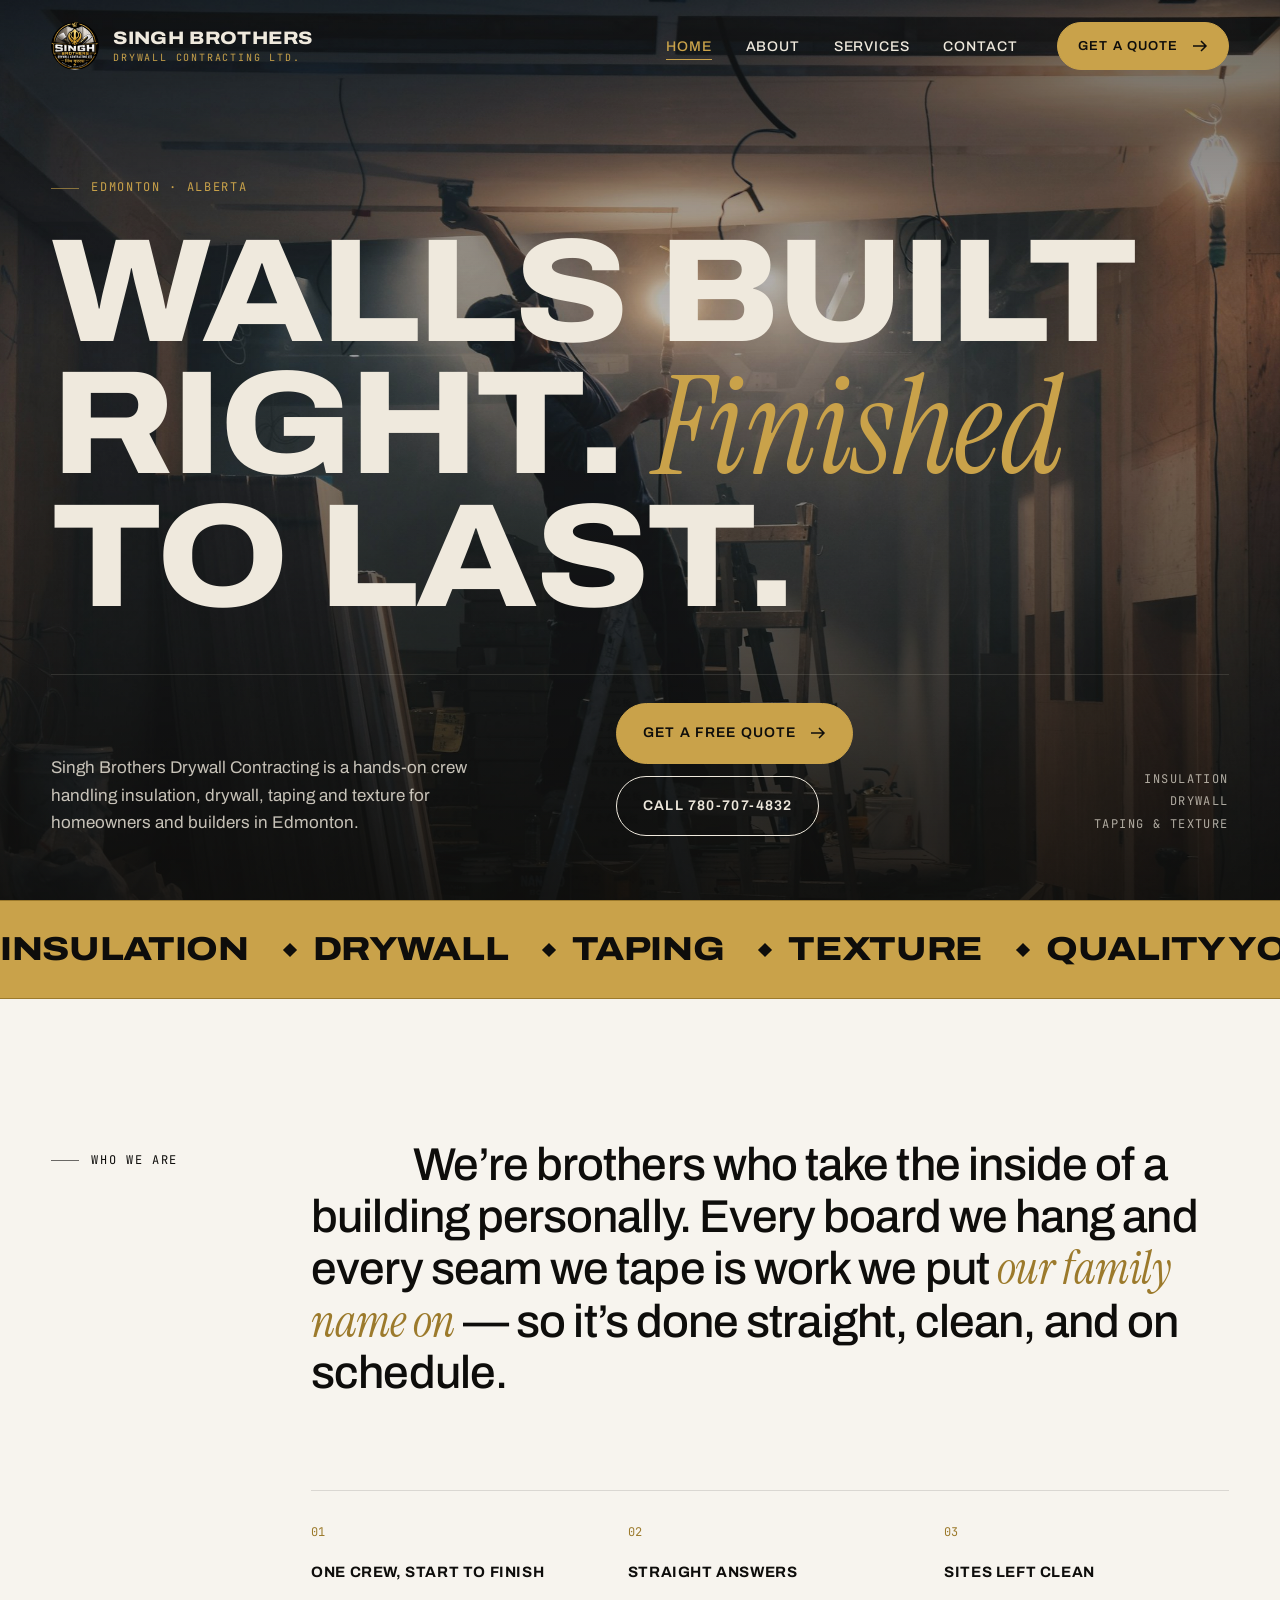
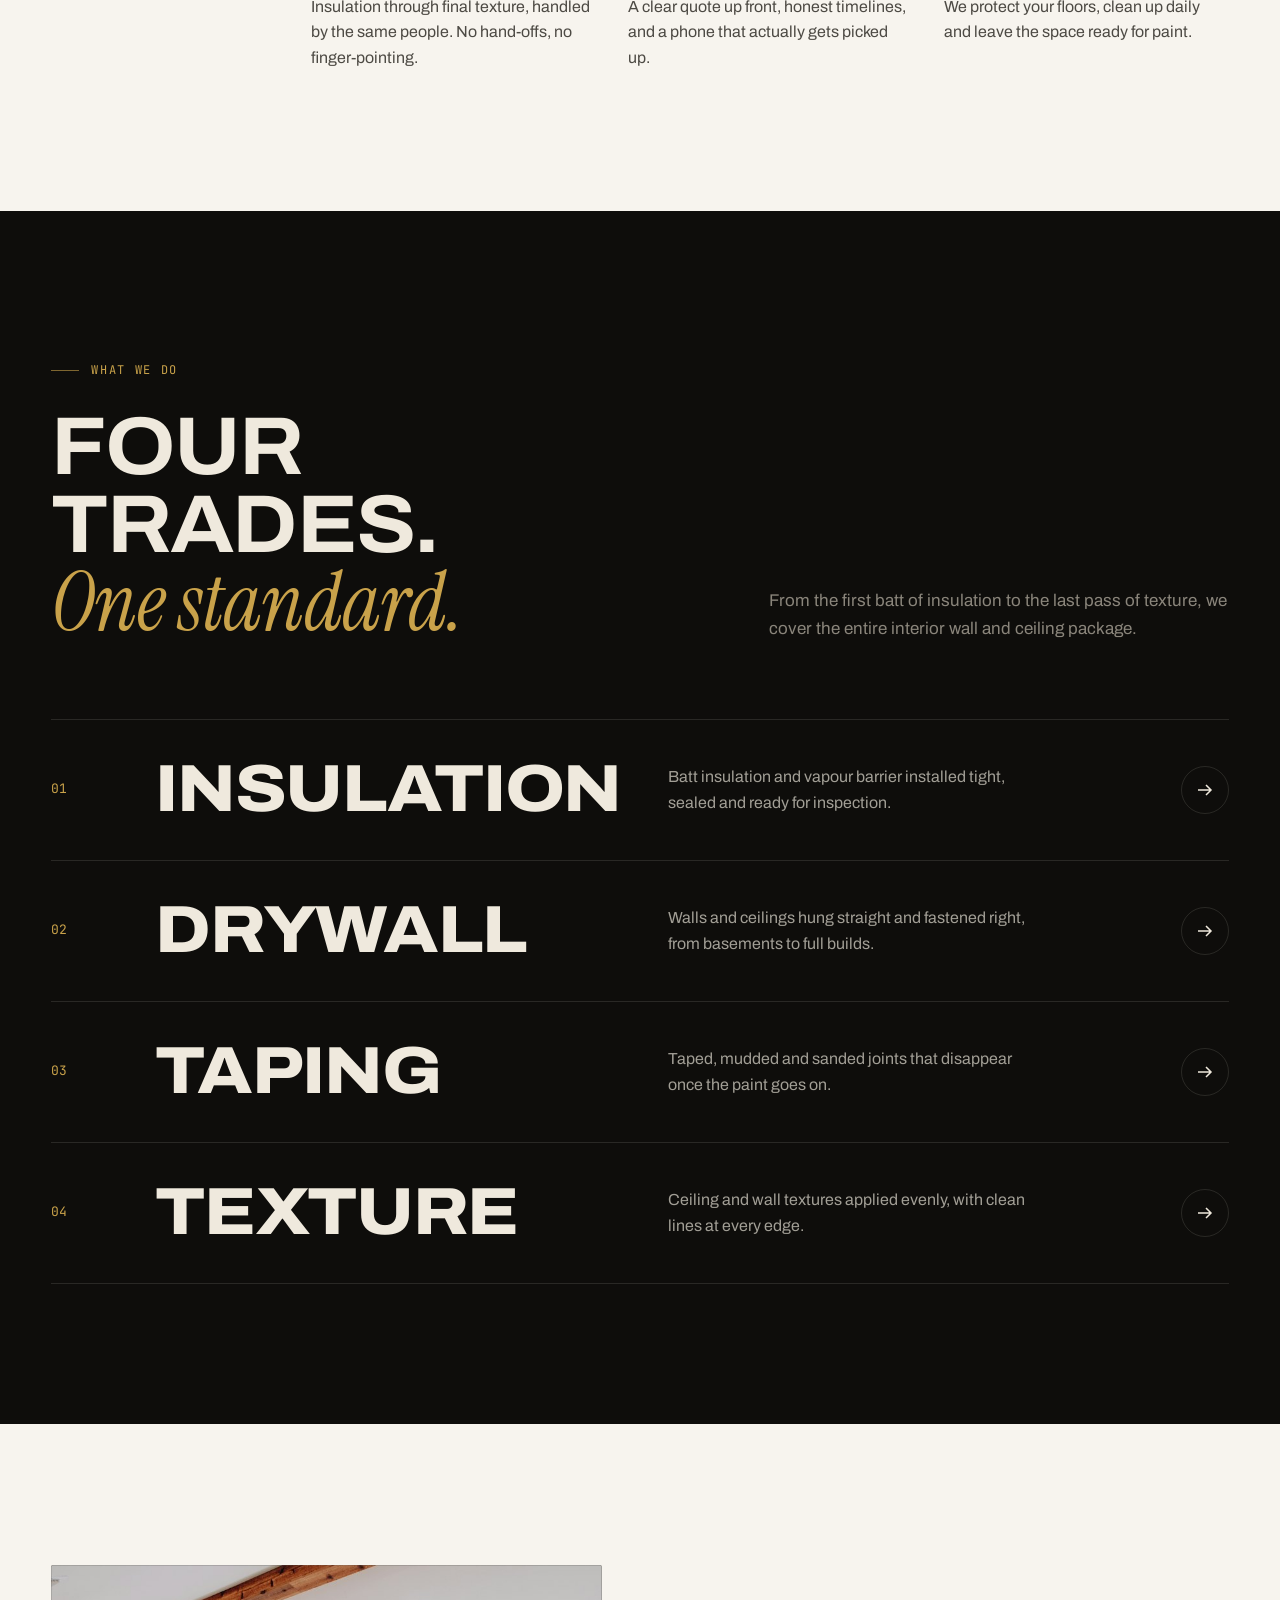
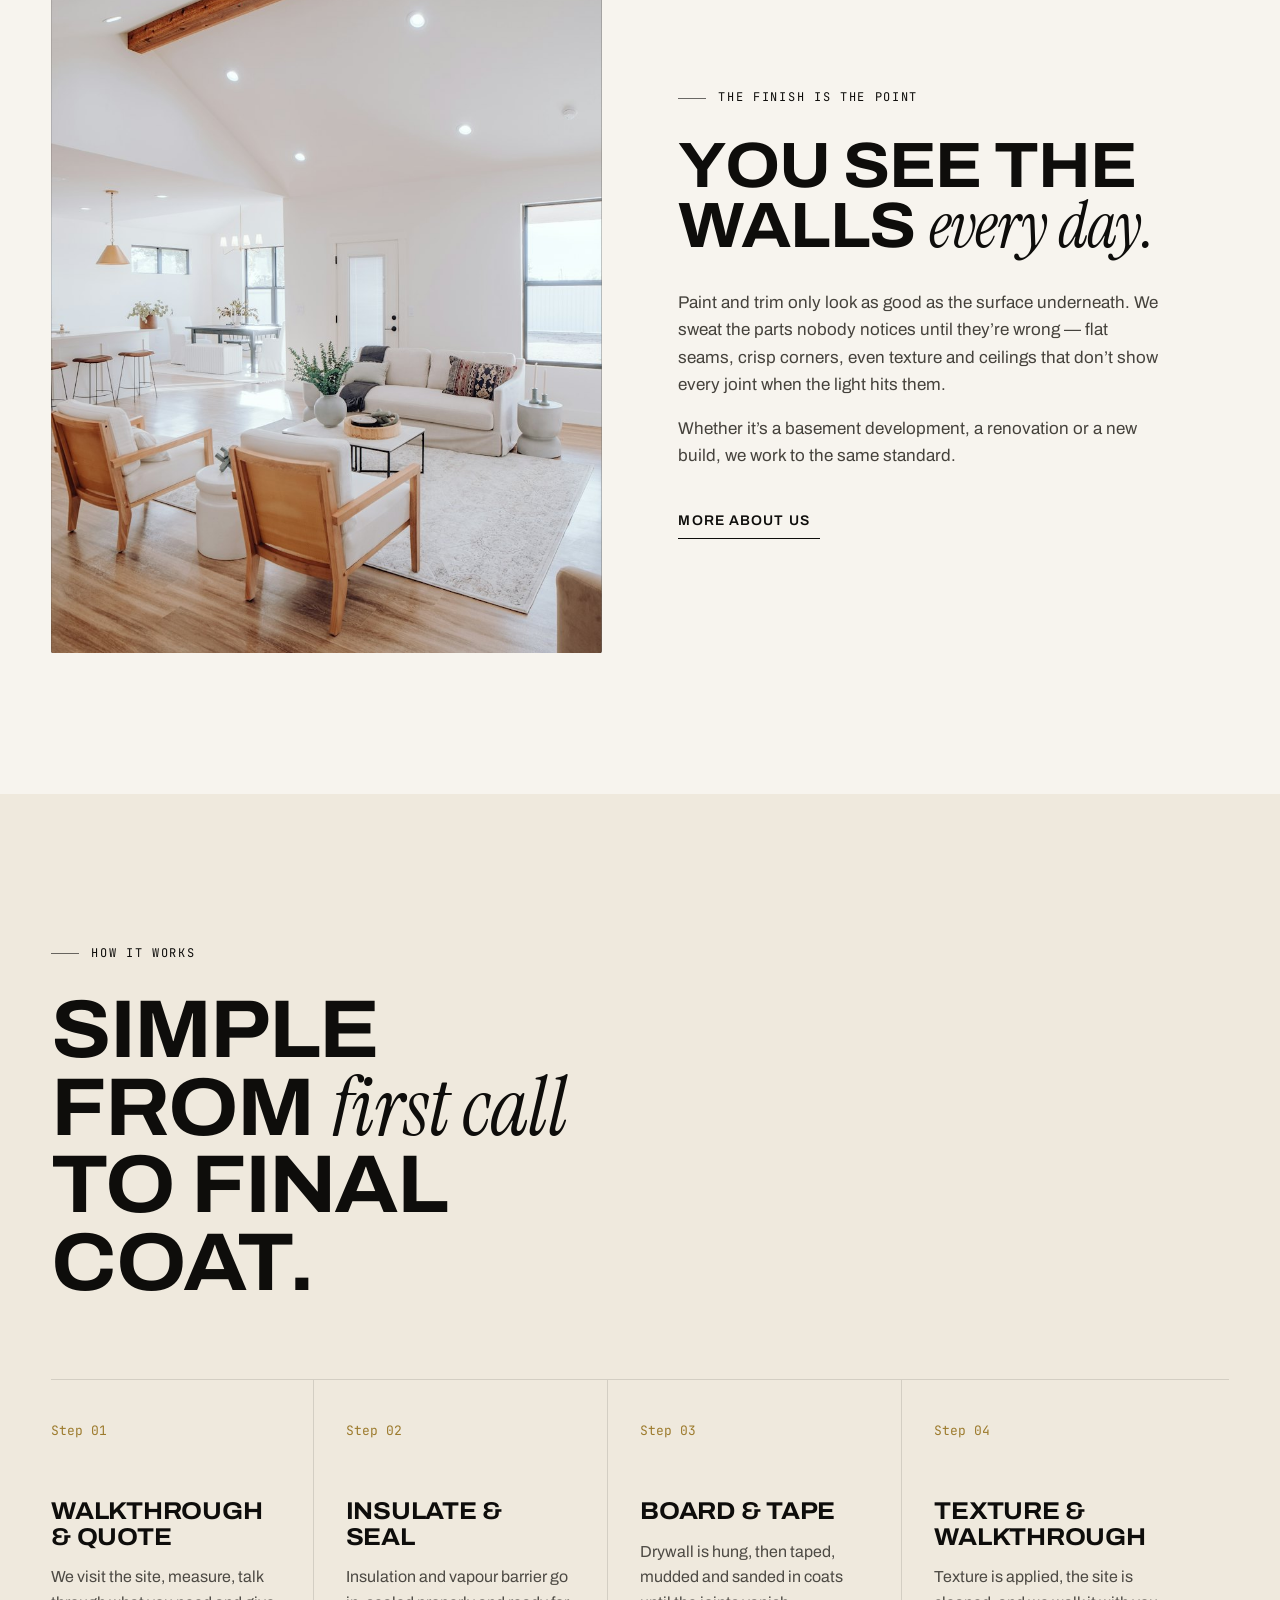
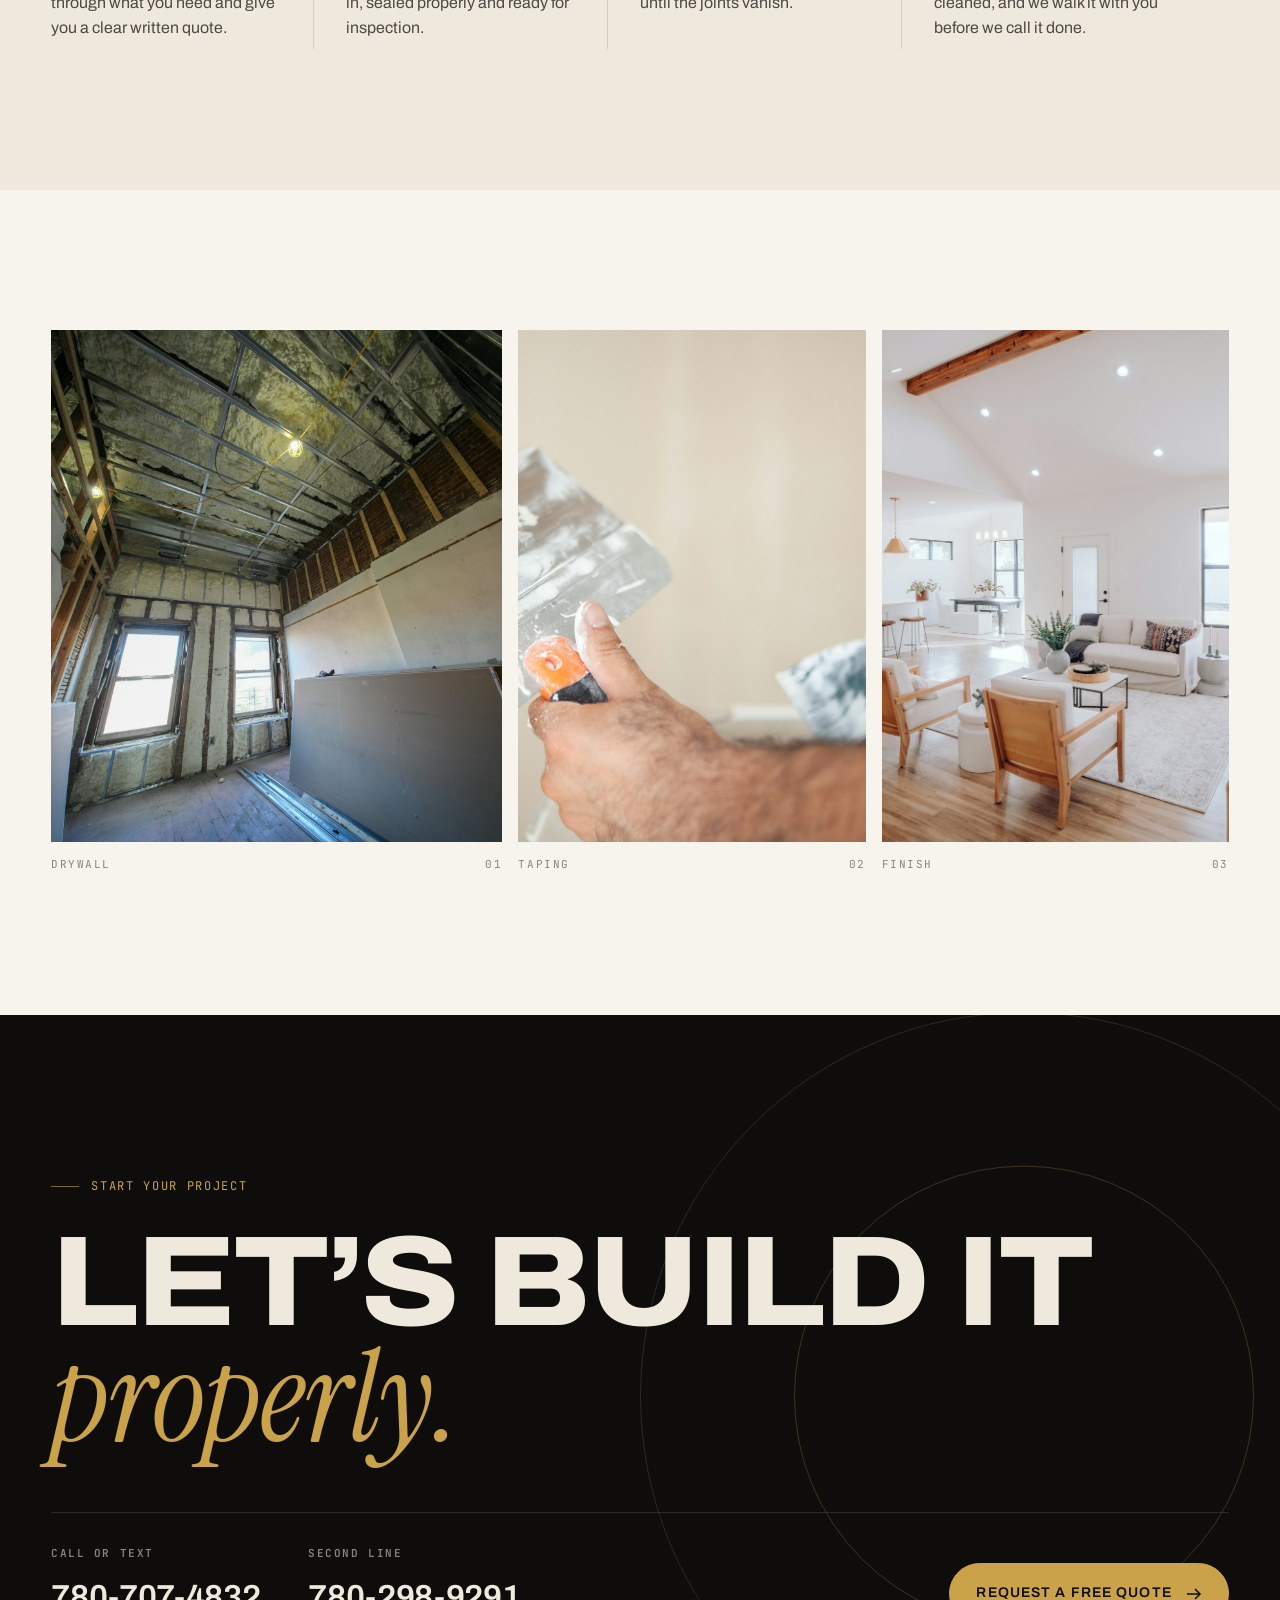
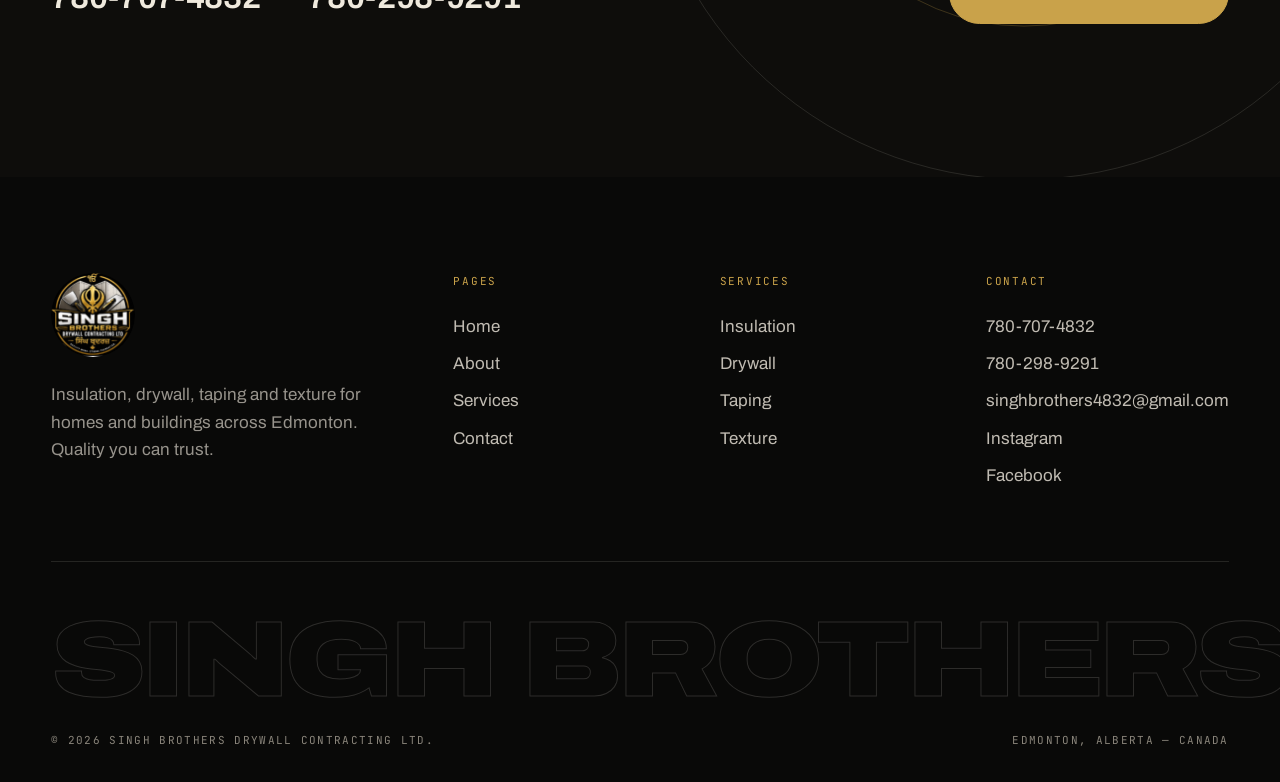
==== index.html @ 501c76e6 "Add files via upload" ====
<!doctype html>
<html lang="en">
<head>
<meta charset="utf-8">
<meta name="viewport" content="width=device-width, initial-scale=1">
<title>Singh Brothers Drywall Contracting Ltd. | Insulation, Drywall, Taping & Texture in Edmonton</title>
<meta name="description" content="Edmonton drywall contractor for insulation, drywall, taping and texture. Free quotes for homeowners and builders. Call 780-707-4832.">
<meta name="theme-color" content="#0e0d0b">
<meta property="og:title" content="Singh Brothers Drywall Contracting Ltd. | Insulation, Drywall, Taping & Texture in Edmonton">
<meta property="og:description" content="Edmonton drywall contractor for insulation, drywall, taping and texture. Free quotes for homeowners and builders. Call 780-707-4832.">
<meta property="og:image" content="assets/logo.png">
<link rel="icon" type="image/png" href="assets/logo.png">
<link rel="preconnect" href="https://fonts.googleapis.com">
<link rel="preconnect" href="https://fonts.gstatic.com" crossorigin>
<link href="https://fonts.googleapis.com/css2?family=Archivo:wdth,wght@62..125,100..900&family=Instrument+Serif:ital@0;1&family=JetBrains+Mono:wght@400;500&display=swap" rel="stylesheet">
<link rel="stylesheet" href="assets/style.css">
</head>
<body class="page-index">
<header class="site-header">
  <div class="wrap">
    <a class="brand" href="index.html" aria-label="Singh Brothers — home">
      <img src="assets/logo.png" alt="" width="48" height="48">
      <span class="brand-text"><strong>Singh Brothers</strong><span>Drywall Contracting Ltd.</span></span>
    </a>
    <nav class="nav" aria-label="Main">
      <ul><li><a href="index.html" aria-current="page">Home</a></li><li><a href="about.html">About</a></li><li><a href="services.html">Services</a></li><li><a href="contact.html">Contact</a></li></ul>
      <a class="btn btn--gold" href="contact.html">Get a quote <svg viewBox="0 0 16 16" fill="none" aria-hidden="true"><path d="M1 8h13M9 3l5 5-5 5" stroke="currentColor" stroke-width="1.5"/></svg></a>
      <button class="menu-toggle" aria-label="Menu" aria-expanded="false"><span></span><span></span></button>
    </nav>
  </div>
</header>
<div class="mobile-menu" aria-label="Mobile">
  <ul><li><a href="index.html">Home<small>01</small></a></li><li><a href="about.html">About<small>02</small></a></li><li><a href="services.html">Services<small>03</small></a></li><li><a href="contact.html">Contact<small>04</small></a></li></ul>
  <div class="mm-foot">
    <a href="tel:+17807074832">780-707-4832</a>
    <a href="mailto:singhbrothers4832@gmail.com">singhbrothers4832@gmail.com</a>
    <span>Edmonton, Alberta</span>
  </div>
</div>
<main>

<section class="hero">
  <div class="media "><img src="assets/img/hero.jpg" alt="Drywaller working on a ceiling from a ladder in a room under construction" fetchpriority="high" decoding="async"></div>
  <div class="wrap hero-inner">
    <span class="eyebrow gold" style="margin-bottom:28px">Edmonton &middot; Alberta</span>
    <h1 class="h-display">
      <span class="split-line"><span>Walls built</span></span>
      <span class="split-line"><span>right. <span class="serif">Finished</span></span></span>
      <span class="split-line"><span>to last.</span></span>
    </h1>
    <div class="hero-bottom">
      <p>Singh Brothers Drywall Contracting is a hands-on crew handling insulation, drywall, taping and texture for homeowners and builders in Edmonton.</p>
      <div class="hero-actions">
        <a class="btn btn--gold" href="contact.html">Get a free quote <svg viewBox="0 0 16 16" fill="none" aria-hidden="true"><path d="M1 8h13M9 3l5 5-5 5" stroke="currentColor" stroke-width="1.5"/></svg></a>
        <a class="btn btn--ghost" href="tel:+17807074832">Call 780-707-4832</a>
      </div>
      <div class="hero-meta">Insulation<br>Drywall<br>Taping &amp; Texture</div>
    </div>
  </div>
</section>

<div class="marquee" aria-hidden="true">
  <div class="marquee-track">
    <span>Insulation</span><span>Drywall</span><span>Taping</span><span>Texture</span><span>Quality you can trust</span><span>Insulation</span><span>Drywall</span><span>Taping</span><span>Texture</span><span>Quality you can trust</span><span>Insulation</span><span>Drywall</span><span>Taping</span><span>Texture</span><span>Quality you can trust</span><span>Insulation</span><span>Drywall</span><span>Taping</span><span>Texture</span><span>Quality you can trust</span>
  </div>
</div>

<section class="section">
  <div class="wrap">
    <div class="statement">
      <span class="eyebrow reveal">Who we are</span>
      <div>
        <p class="big reveal">We&rsquo;re brothers who take the inside of a building personally. Every board we hang and every seam we tape is work we put <span class="serif">our family name on</span> &mdash; so it&rsquo;s done straight, clean, and on schedule.</p>
        <div class="statement-foot">
          <div class="reveal"><span class="num">01</span><h4>One crew, start to finish</h4><p>Insulation through final texture, handled by the same people. No hand-offs, no finger-pointing.</p></div>
          <div class="reveal reveal-d1"><span class="num">02</span><h4>Straight answers</h4><p>A clear quote up front, honest timelines, and a phone that actually gets picked up.</p></div>
          <div class="reveal reveal-d2"><span class="num">03</span><h4>Sites left clean</h4><p>We protect your floors, clean up daily and leave the space ready for paint.</p></div>
        </div>
      </div>
    </div>
  </div>
</section>

<section class="section section--dark">
  <div class="wrap">
    <div class="section-head">
      <div>
        <span class="eyebrow gold reveal">What we do</span>
        <h2 class="h-section reveal">Four trades.<br><span class="serif gold">One standard.</span></h2>
      </div>
      <p class="reveal muted">From the first batt of insulation to the last pass of texture, we cover the entire interior wall and ceiling package.</p>
    </div>
    <ul class="svc-index">
      <li><a href="services.html#insulation" data-img="assets/img/insulation.jpg">
        <span class="n">01</span><h3>Insulation</h3><p>Batt insulation and vapour barrier installed tight, sealed and ready for inspection.</p><span class="arrow"><svg viewBox="0 0 16 16" fill="none" aria-hidden="true"><path d="M1 8h13M9 3l5 5-5 5" stroke="currentColor" stroke-width="1.5"/></svg></span>
      </a></li>
      <li><a href="services.html#drywall" data-img="assets/img/drywall.jpg">
        <span class="n">02</span><h3>Drywall</h3><p>Walls and ceilings hung straight and fastened right, from basements to full builds.</p><span class="arrow"><svg viewBox="0 0 16 16" fill="none" aria-hidden="true"><path d="M1 8h13M9 3l5 5-5 5" stroke="currentColor" stroke-width="1.5"/></svg></span>
      </a></li>
      <li><a href="services.html#taping" data-img="assets/img/taping.jpg">
        <span class="n">03</span><h3>Taping</h3><p>Taped, mudded and sanded joints that disappear once the paint goes on.</p><span class="arrow"><svg viewBox="0 0 16 16" fill="none" aria-hidden="true"><path d="M1 8h13M9 3l5 5-5 5" stroke="currentColor" stroke-width="1.5"/></svg></span>
      </a></li>
      <li><a href="services.html#texture" data-img="assets/img/texture.jpg">
        <span class="n">04</span><h3>Texture</h3><p>Ceiling and wall textures applied evenly, with clean lines at every edge.</p><span class="arrow"><svg viewBox="0 0 16 16" fill="none" aria-hidden="true"><path d="M1 8h13M9 3l5 5-5 5" stroke="currentColor" stroke-width="1.5"/></svg></span>
      </a></li>
    </ul>
  </div>
  <div class="svc-preview" aria-hidden="true"><div class="media"><img src="" alt=""></div></div>
</section>

<section class="section">
  <div class="wrap split">
    <div class="media reveal-img"><img src="assets/img/interior.jpg" alt="Bright finished living room with smooth walls and ceiling" loading="lazy" decoding="async"></div>
    <div class="split-copy">
      <span class="eyebrow reveal">The finish is the point</span>
      <h2 class="h-section reveal" style="font-size:clamp(40px,5vw,76px)">You see the walls <span class="serif">every day.</span></h2>
      <p class="reveal">Paint and trim only look as good as the surface underneath. We sweat the parts nobody notices until they&rsquo;re wrong &mdash; flat seams, crisp corners, even texture and ceilings that don&rsquo;t show every joint when the light hits them.</p>
      <p class="reveal">Whether it&rsquo;s a basement development, a renovation or a new build, we work to the same standard.</p>
      <a class="link-line reveal" href="about.html">More about us <svg viewBox="0 0 16 16" fill="none" aria-hidden="true"><path d="M1 8h13M9 3l5 5-5 5" stroke="currentColor" stroke-width="1.5"/></svg></a>
    </div>
  </div>
</section>

<section class="section section--bone">
  <div class="wrap">
    <div class="section-head">
      <div>
        <span class="eyebrow reveal">How it works</span>
        <h2 class="h-section reveal">Simple from <span class="serif">first call</span> to final coat.</h2>
      </div>
    </div>
    <div class="process">
      <div class="step reveal"><span class="num">Step 01</span><h4>Walkthrough &amp; quote</h4><p>We visit the site, measure, talk through what you need and give you a clear written quote.</p></div>
      <div class="step reveal reveal-d1"><span class="num">Step 02</span><h4>Insulate &amp; seal</h4><p>Insulation and vapour barrier go in, sealed properly and ready for inspection.</p></div>
      <div class="step reveal reveal-d2"><span class="num">Step 03</span><h4>Board &amp; tape</h4><p>Drywall is hung, then taped, mudded and sanded in coats until the joints vanish.</p></div>
      <div class="step reveal reveal-d3"><span class="num">Step 04</span><h4>Texture &amp; walkthrough</h4><p>Texture is applied, the site is cleaned, and we walk it with you before we call it done.</p></div>
    </div>
  </div>
</section>

<section class="section">
  <div class="wrap">
    <div class="strip">
      <figure class="reveal"><div class="media "><img src="assets/img/drywall.jpg" alt="Room with insulated ceiling and drywall sheets ready to hang" loading="lazy" decoding="async"></div><figcaption><span>Drywall</span><span>01</span></figcaption></figure>
      <figure class="reveal reveal-d1"><div class="media "><img src="assets/img/taping.jpg" alt="Hands loading joint compound onto a trowel" loading="lazy" decoding="async"></div><figcaption><span>Taping</span><span>02</span></figcaption></figure>
      <figure class="reveal reveal-d2"><div class="media "><img src="assets/img/interior.jpg" alt="Bright finished living room" loading="lazy" decoding="async"></div><figcaption><span>Finish</span><span>03</span></figcaption></figure>
    </div>
  </div>
</section>
<section class="cta">
  <div class="wrap">
    <span class="eyebrow gold reveal">Start your project</span>
    <h2 class="h-display reveal" style="margin-top:28px">Let&rsquo;s build it <span class="serif">properly.</span></h2>
    <div class="cta-row reveal">
      <div class="cta-phones">
        <a href="tel:+17807074832"><small>Call or text</small>780-707-4832</a>
        <a href="tel:+17802989291"><small>Second line</small>780-298-9291</a>
      </div>
      <a class="btn btn--gold" href="contact.html">Request a free quote <svg viewBox="0 0 16 16" fill="none" aria-hidden="true"><path d="M1 8h13M9 3l5 5-5 5" stroke="currentColor" stroke-width="1.5"/></svg></a>
    </div>
  </div>
</section>
</main>
<footer class="site-footer">
  <div class="wrap">
    <div class="footer-top">
      <div class="footer-brand">
        <img src="assets/logo.png" alt="Singh Brothers Drywall Contracting Ltd. logo" loading="lazy">
        <p>Insulation, drywall, taping and texture for homes and buildings across Edmonton. Quality you can trust.</p>
      </div>
      <div>
        <h5>Pages</h5>
        <ul><li><a href="index.html">Home</a></li><li><a href="about.html">About</a></li><li><a href="services.html">Services</a></li><li><a href="contact.html">Contact</a></li></ul>
      </div>
      <div>
        <h5>Services</h5>
        <ul>
          <li><a href="services.html#insulation">Insulation</a></li>
          <li><a href="services.html#drywall">Drywall</a></li>
          <li><a href="services.html#taping">Taping</a></li>
          <li><a href="services.html#texture">Texture</a></li>
        </ul>
      </div>
      <div>
        <h5>Contact</h5>
        <ul>
          <li><a href="tel:+17807074832">780-707-4832</a></li>
          <li><a href="tel:+17802989291">780-298-9291</a></li>
          <li><a href="mailto:singhbrothers4832@gmail.com">singhbrothers4832@gmail.com</a></li>
          <li><a href="https://www.instagram.com/singhbrothers_construction" target="_blank" rel="noopener">Instagram</a></li>
          <li><a href="https://www.facebook.com/share/1LUnyu2MxK/" target="_blank" rel="noopener">Facebook</a></li>
        </ul>
      </div>
    </div>
    <div class="footer-word" aria-hidden="true">Singh Brothers</div>
    <div class="footer-bottom">
      <span>&copy; <span data-year>2026</span> Singh Brothers Drywall Contracting Ltd.</span>
      <span>Edmonton, Alberta &mdash; Canada</span>
    </div>
  </div>
</footer>
<script src="assets/main.js"></script>
</body>
</html>
---- assets/style.css ----
/* Singh Brothers Drywall Contracting Ltd. */

:root {
  --ink: #0e0d0b;
  --ink-2: #171613;
  --ink-3: #22201c;
  --bone: #efe9dd;
  --paper: #f7f4ee;
  --stone: #8a857b;
  --gold: #c9a24a;
  --gold-hi: #e2c27a;
  --gold-deep: #9c7a2c;
  --line-dark: rgba(239, 233, 221, 0.12);
  --line-light: rgba(14, 13, 11, 0.12);

  --f-display: "Archivo", "Helvetica Neue", Arial, sans-serif;
  --f-serif: "Instrument Serif", Georgia, serif;
  --f-mono: "JetBrains Mono", ui-monospace, monospace;

  --gutter: clamp(20px, 4vw, 56px);
  --max: 1440px;
  --ease: cubic-bezier(0.22, 1, 0.36, 1);
}

*, *::before, *::after { box-sizing: border-box; }
html { -webkit-text-size-adjust: 100%; scroll-behavior: smooth; overflow-x: clip; }
body {
  margin: 0;
  background: var(--paper);
  color: var(--ink);
  font-family: var(--f-display);
  font-size: 17px;
  line-height: 1.6;
  font-variation-settings: "wdth" 100;
  -webkit-font-smoothing: antialiased;
  overflow-x: hidden;
}
img { display: block; max-width: 100%; }
a { color: inherit; text-decoration: none; }
button { font: inherit; color: inherit; background: none; border: 0; cursor: pointer; }
::selection { background: var(--gold); color: var(--ink); }

.wrap { width: 100%; max-width: var(--max); margin: 0 auto; padding: 0 var(--gutter); }

/* ---------- type ---------- */
.eyebrow {
  font-family: var(--f-mono);
  font-size: 12px;
  letter-spacing: 0.14em;
  text-transform: uppercase;
  display: inline-flex;
  align-items: center;
  gap: 12px;
}
.eyebrow::before { content: ""; width: 28px; height: 1px; background: currentColor; opacity: 0.6; }
.gold { color: var(--gold); }

.h-display {
  font-family: var(--f-display);
  font-weight: 800;
  font-variation-settings: "wdth" 112;
  text-transform: uppercase;
  letter-spacing: -0.025em;
  line-height: 0.9;
  margin: 0;
}
.h-section {
  font-weight: 700;
  font-variation-settings: "wdth" 108;
  text-transform: uppercase;
  letter-spacing: -0.02em;
  line-height: 0.95;
  font-size: clamp(40px, 6.4vw, 96px);
  margin: 0;
}
.serif { font-family: var(--f-serif); font-style: italic; font-weight: 400; text-transform: none; letter-spacing: -0.01em; }
.lede { font-size: clamp(19px, 1.7vw, 24px); line-height: 1.45; max-width: 34ch; }
.muted { color: var(--stone); }

/* ---------- buttons ---------- */
.btn {
  display: inline-flex; align-items: center; gap: 14px;
  padding: 18px 26px;
  font-weight: 600;
  font-size: 14px;
  letter-spacing: 0.08em;
  text-transform: uppercase;
  border: 1px solid currentColor;
  border-radius: 999px;
  transition: background 0.4s var(--ease), color 0.4s var(--ease), border-color 0.4s var(--ease);
  white-space: nowrap;
}
.btn svg { width: 16px; height: 16px; transition: transform 0.4s var(--ease); }
.btn:hover svg { transform: translateX(4px); }
.btn--gold { background: var(--gold); border-color: var(--gold); color: var(--ink); }
.btn--gold:hover { background: var(--gold-hi); border-color: var(--gold-hi); }
.btn--ghost:hover { background: var(--bone); color: var(--ink); border-color: var(--bone); }
.btn--dark { background: var(--ink); border-color: var(--ink); color: var(--bone); }
.btn--dark:hover { background: var(--gold); border-color: var(--gold); color: var(--ink); }

.link-line {
  display: inline-flex; align-items: center; gap: 10px;
  font-weight: 600; font-size: 14px; letter-spacing: 0.08em; text-transform: uppercase;
  padding-bottom: 6px; white-space: nowrap;
  background: linear-gradient(currentColor, currentColor) left bottom / 100% 1px no-repeat;
  transition: background-size 0.5s var(--ease);
}
.link-line:hover { background-size: 30% 1px; }

/* ---------- header ---------- */
.site-header {
  position: fixed; inset: 0 0 auto 0; z-index: 50;
  color: var(--bone);
  transition: background 0.5s var(--ease), padding 0.5s var(--ease), border-color 0.5s var(--ease);
  border-bottom: 1px solid transparent;
}
.site-header .wrap { display: flex; align-items: center; justify-content: space-between; height: 92px; transition: height 0.5s var(--ease); }
.site-header.is-scrolled { background: rgba(14, 13, 11, 0.92); backdrop-filter: blur(14px); -webkit-backdrop-filter: blur(14px); border-color: var(--line-dark); }
.site-header.is-scrolled .wrap { height: 72px; }

.brand { display: flex; align-items: center; gap: 14px; }
.brand img { width: 48px; height: 48px; border-radius: 50%; }
.brand-text { display: flex; flex-direction: column; line-height: 1; }
.brand-text strong { font-weight: 800; font-variation-settings: "wdth" 115; font-size: 18px; letter-spacing: 0.02em; text-transform: uppercase; }
.brand-text span { font-family: var(--f-mono); font-size: 10px; letter-spacing: 0.18em; text-transform: uppercase; color: var(--gold); margin-top: 6px; }

.nav { display: flex; align-items: center; gap: 40px; }
.nav ul { display: flex; gap: 34px; list-style: none; margin: 0; padding: 0; }
.nav ul a { font-size: 14px; font-weight: 500; letter-spacing: 0.06em; text-transform: uppercase; position: relative; padding: 6px 0; }
.nav ul a::after { content: ""; position: absolute; left: 0; bottom: 0; height: 1px; width: 100%; background: var(--gold); transform: scaleX(0); transform-origin: right; transition: transform 0.5s var(--ease); }
.nav ul a:hover::after, .nav ul a[aria-current="page"]::after { transform: scaleX(1); transform-origin: left; }
.nav ul a[aria-current="page"] { color: var(--gold); }
.nav .btn { padding: 13px 20px; font-size: 13px; }

.menu-toggle { display: none; width: 44px; height: 44px; position: relative; }
.menu-toggle span { position: absolute; left: 10px; right: 10px; height: 1.5px; background: currentColor; transition: transform 0.5s var(--ease), top 0.5s var(--ease); }
.menu-toggle span:nth-child(1) { top: 17px; }
.menu-toggle span:nth-child(2) { top: 26px; }
.menu-open .menu-toggle span:nth-child(1) { top: 21px; transform: rotate(45deg); }
.menu-open .menu-toggle span:nth-child(2) { top: 21px; transform: rotate(-45deg); }

.mobile-menu {
  position: fixed; inset: 0; z-index: 40;
  background: var(--ink); color: var(--bone);
  padding: 120px var(--gutter) 40px;
  display: flex; flex-direction: column; justify-content: space-between;
  clip-path: inset(0 0 100% 0);
  transition: clip-path 0.8s var(--ease);
  visibility: hidden;
}
.menu-open .mobile-menu { clip-path: inset(0 0 0 0); visibility: visible; }
.mobile-menu ul { list-style: none; margin: 0; padding: 0; }
.mobile-menu li { border-bottom: 1px solid var(--line-dark); }
.mobile-menu li a { display: flex; justify-content: space-between; align-items: baseline; padding: 18px 0; font-weight: 800; font-variation-settings: "wdth" 112; text-transform: uppercase; font-size: clamp(36px, 10vw, 56px); line-height: 1; letter-spacing: -0.02em; }
.mobile-menu li a small { font-family: var(--f-mono); font-size: 12px; font-weight: 400; color: var(--gold); letter-spacing: 0.1em; }
.mobile-menu .mm-foot { display: grid; gap: 6px; font-size: 15px; color: var(--stone); }
.mobile-menu .mm-foot a { color: var(--bone); }
body.menu-open { overflow: hidden; }

/* ---------- media fallback ---------- */
.media {
  position: relative; overflow: hidden;
  background:
    repeating-linear-gradient(135deg, rgba(201,162,74,0.06) 0 1px, transparent 1px 14px),
    linear-gradient(160deg, #26231e, #121110);
}
.media img { width: 100%; height: 100%; object-fit: cover; }
.media img.is-broken { display: none; }

/* ---------- hero (home) ---------- */
.hero {
  position: relative; min-height: 100svh; color: var(--bone);
  display: flex; flex-direction: column; justify-content: flex-end;
  background: var(--ink);
  overflow: hidden;
}
.hero .media { position: absolute; inset: 0; }
.hero .media img { transform: scale(1.08); animation: heroZoom 2.4s var(--ease) forwards; }
@keyframes heroZoom { to { transform: scale(1); } }
.hero::after {
  content: ""; position: absolute; inset: 0;
  background: linear-gradient(180deg, rgba(14,13,11,0.55) 0%, rgba(14,13,11,0.15) 35%, rgba(14,13,11,0.85) 100%);
}
.hero-inner { position: relative; z-index: 2; padding-top: 160px; padding-bottom: clamp(32px, 5vw, 64px); }
.hero h1 { font-size: clamp(54px, 11.5vw, 196px); }
.hero h1 .serif { color: var(--gold); font-size: 0.92em; }
.hero-bottom {
  display: grid; grid-template-columns: 1.2fr 1fr auto; gap: 40px; align-items: end;
  margin-top: clamp(32px, 4vw, 56px); padding-top: 28px; border-top: 1px solid var(--line-dark);
}
.hero-bottom p { margin: 0; max-width: 42ch; color: rgba(239,233,221,0.82); }
.hero-actions { display: flex; gap: 12px; flex-wrap: wrap; }
.hero-meta { font-family: var(--f-mono); font-size: 12px; letter-spacing: 0.12em; text-transform: uppercase; color: rgba(239,233,221,0.7); text-align: right; line-height: 1.9; }

/* line reveal */
.split-line { display: block; overflow: hidden; }
.split-line > span { display: inline-block; transform: translateY(105%); animation: lineUp 1.2s var(--ease) forwards; }
.split-line:nth-child(2) > span { animation-delay: 0.12s; }
.split-line:nth-child(3) > span { animation-delay: 0.24s; }
@keyframes lineUp { to { transform: translateY(0); } }

/* ---------- page hero (inner pages) ---------- */
.page-hero { background: var(--ink); color: var(--bone); padding: 190px 0 0; position: relative; overflow: hidden; }
.page-hero-top { display: grid; grid-template-columns: 1fr auto; gap: 40px; align-items: end; padding-bottom: clamp(40px, 5vw, 72px); }
.page-hero h1 { font-size: clamp(56px, 12vw, 200px); }
.page-hero h1 .serif { color: var(--gold); }
.page-hero .crumbs { font-family: var(--f-mono); font-size: 12px; letter-spacing: 0.14em; text-transform: uppercase; color: var(--stone); margin-bottom: 28px; display: block; }
.page-hero .crumbs a:hover { color: var(--gold); }
.page-hero-aside { max-width: 360px; color: rgba(239,233,221,0.78); padding-bottom: 14px; }
.page-hero .media { height: clamp(280px, 52vw, 640px); }

/* ---------- marquee ---------- */
.marquee { background: var(--gold); color: var(--ink); overflow: hidden; border-block: 1px solid var(--gold-deep); }
.marquee-track { display: flex; width: max-content; animation: marquee 38s linear infinite; }
.marquee-track span {
  display: inline-flex; align-items: center; gap: 36px; padding: 22px 18px 22px 0;
  font-weight: 800; font-variation-settings: "wdth" 118; text-transform: uppercase; font-size: clamp(22px, 2.6vw, 34px); letter-spacing: -0.01em; white-space: nowrap;
}
.marquee-track span::after { content: ""; width: 10px; height: 10px; background: var(--ink); transform: rotate(45deg); }
@keyframes marquee { to { transform: translateX(-50%); } }

/* ---------- sections ---------- */
.section { padding: clamp(88px, 11vw, 168px) 0; }
.section--dark { background: var(--ink); color: var(--bone); }
.section--bone { background: var(--bone); }
.section-head { display: grid; grid-template-columns: 1fr 1fr; gap: 40px; align-items: end; margin-bottom: clamp(48px, 6vw, 96px); }
.section-head .eyebrow { margin-bottom: 28px; }
.section-head p { margin: 0; max-width: 46ch; justify-self: end; }

/* intro statement */
.statement { display: grid; grid-template-columns: 220px 1fr; gap: 40px; align-items: start; }
.statement > .eyebrow, .quote-block > .eyebrow { margin-top: 0.9em; }
.statement p.big {
  margin: 0;
  font-size: clamp(28px, 3.6vw, 54px); line-height: 1.12; letter-spacing: -0.02em; font-weight: 500;
  text-indent: 2.2em;
}
.statement p.big .serif { color: var(--gold-deep); }
.statement-foot { display: grid; grid-template-columns: repeat(3, 1fr); gap: 32px; margin-top: clamp(56px, 7vw, 104px); padding-top: 32px; border-top: 1px solid var(--line-light); }
.statement-foot h4 { margin: 0 0 10px; font-size: 15px; font-weight: 700; letter-spacing: 0.04em; text-transform: uppercase; }
.statement-foot p { margin: 0; color: #4d4a44; font-size: 16px; }
.statement-foot .num { font-family: var(--f-mono); font-size: 12px; color: var(--gold-deep); display: block; margin-bottom: 18px; }

/* service index */
.svc-index { list-style: none; margin: 0; padding: 0; border-top: 1px solid var(--line-dark); position: relative; }
.svc-index li { border-bottom: 1px solid var(--line-dark); }
.svc-index a {
  display: grid; grid-template-columns: 80px 1fr 1fr 48px; gap: 24px; align-items: center;
  padding: clamp(26px, 3vw, 42px) 0;
  transition: color 0.4s var(--ease), padding 0.5s var(--ease);
}
.svc-index .n { font-family: var(--f-mono); font-size: 13px; color: var(--gold); }
.svc-index h3 { margin: 0; font-weight: 800; font-variation-settings: "wdth" 112; text-transform: uppercase; font-size: clamp(34px, 5.2vw, 80px); line-height: 0.95; letter-spacing: -0.02em; }
.svc-index p { margin: 0; color: rgba(239,233,221,0.66); max-width: 40ch; font-size: 16px; }
.svc-index .arrow { width: 48px; height: 48px; border: 1px solid var(--line-dark); border-radius: 50%; display: grid; place-items: center; transition: background 0.4s var(--ease), border-color 0.4s var(--ease), transform 0.5s var(--ease); }
.svc-index .arrow svg { width: 16px; height: 16px; }
.svc-index a:hover h3 { color: var(--gold); }
.svc-index a:hover .arrow { background: var(--gold); border-color: var(--gold); color: var(--ink); transform: rotate(-45deg); }
.svc-index a:hover { padding-left: 16px; }

.svc-preview {
  position: fixed; top: 0; left: 0; width: 320px; height: 400px; z-index: 30;
  pointer-events: none; opacity: 0; transform: translate(-50%, -50%) scale(0.85);
  transition: opacity 0.35s var(--ease), transform 0.5s var(--ease);
  border-radius: 4px;
}
.svc-preview.is-on { opacity: 1; transform: translate(-50%, -50%) scale(1); }
.svc-preview .media { width: 100%; height: 100%; border-radius: 4px; }

/* split image/text */
.split { display: grid; grid-template-columns: 1fr 1fr; gap: clamp(40px, 6vw, 120px); align-items: center; }
.split .media { aspect-ratio: 4 / 5; border-radius: 2px; }
.split-copy .eyebrow { margin-bottom: 28px; }
.split-copy h2 { margin-bottom: 32px; }
.split-copy p { color: #45423c; max-width: 48ch; }
.section--dark .split-copy p { color: rgba(239,233,221,0.72); }
.split-copy .btn, .split-copy .link-line { margin-top: 24px; }

/* process */
.process { display: grid; grid-template-columns: repeat(4, 1fr); border-top: 1px solid var(--line-light); }
.process .step { padding: 36px 32px 8px 0; border-right: 1px solid var(--line-light); margin-right: 32px; }
.process .step:last-child { border-right: 0; margin-right: 0; }
.process .step .num { font-family: var(--f-mono); font-size: 13px; color: var(--gold-deep); }
.process .step h4 { margin: 56px 0 14px; font-size: clamp(22px, 1.9vw, 28px); font-weight: 700; font-variation-settings: "wdth" 108; text-transform: uppercase; line-height: 1.05; letter-spacing: -0.01em; }
.process .step p { margin: 0; font-size: 16px; color: #4d4a44; }

/* gallery strip */
.strip { display: grid; grid-template-columns: 1.3fr 1fr 1fr; gap: 16px; }
.strip .media { height: clamp(300px, 40vw, 600px); }
.strip figure { margin: 0; }
.strip figcaption { font-family: var(--f-mono); font-size: 11px; letter-spacing: 0.14em; text-transform: uppercase; color: var(--stone); margin-top: 14px; display: flex; justify-content: space-between; }

/* CTA band */
.cta { background: var(--ink); color: var(--bone); padding: clamp(96px, 12vw, 180px) 0; position: relative; overflow: hidden; }
.cta::before { content: ""; position: absolute; right: -10vw; top: 50%; width: 60vw; height: 60vw; transform: translateY(-50%); border: 1px solid var(--line-dark); border-radius: 50%; }
.cta::after { content: ""; position: absolute; right: 2vw; top: 50%; width: 36vw; height: 36vw; transform: translateY(-50%); border: 1px solid rgba(201,162,74,0.25); border-radius: 50%; }
.cta .wrap { position: relative; z-index: 1; }
.cta h2 { font-size: clamp(52px, 10vw, 168px); }
.cta h2 .serif { color: var(--gold); }
.cta-row { display: flex; flex-wrap: wrap; gap: 48px; align-items: end; justify-content: space-between; margin-top: 56px; padding-top: 32px; border-top: 1px solid var(--line-dark); }
.cta-phones { display: flex; gap: 48px; flex-wrap: wrap; }
.cta-phones a { display: block; font-size: clamp(24px, 2.6vw, 36px); font-weight: 600; letter-spacing: -0.01em; transition: color 0.3s; }
.cta-phones a:hover { color: var(--gold); }
.cta-phones small { display: block; font-family: var(--f-mono); font-size: 11px; letter-spacing: 0.14em; text-transform: uppercase; color: var(--stone); margin-bottom: 8px; }

/* ---------- footer ---------- */
.site-footer { background: #090908; color: var(--bone); padding: 96px 0 32px; overflow: hidden; }
.footer-top { display: grid; grid-template-columns: 1.6fr 1fr 1fr 1fr; gap: 40px; padding-bottom: 72px; border-bottom: 1px solid var(--line-dark); }
.footer-top h5 { margin: 0 0 22px; font-family: var(--f-mono); font-weight: 400; font-size: 11px; letter-spacing: 0.16em; text-transform: uppercase; color: var(--gold); }
.footer-top ul { list-style: none; margin: 0; padding: 0; display: grid; gap: 10px; }
.footer-top a { color: rgba(239,233,221,0.8); transition: color 0.3s; }
.footer-top a:hover { color: var(--gold); }
.footer-brand img { width: 84px; height: 84px; border-radius: 50%; margin-bottom: 24px; }
.footer-brand p { margin: 0; max-width: 32ch; color: rgba(239,233,221,0.62); }
.footer-word {
  font-weight: 900; font-variation-settings: "wdth" 125; text-transform: uppercase;
  font-size: clamp(36px, 8.4vw, 128px); line-height: 0.8; letter-spacing: -0.035em;
  color: transparent; -webkit-text-stroke: 1px rgba(239,233,221,0.16);
  margin: 56px 0 28px; white-space: nowrap; user-select: none;
}
.footer-bottom { display: flex; justify-content: space-between; gap: 20px; flex-wrap: wrap; font-family: var(--f-mono); font-size: 11px; letter-spacing: 0.12em; text-transform: uppercase; color: var(--stone); }

/* ---------- about ---------- */
.values { display: grid; grid-template-columns: repeat(3, 1fr); gap: 0; border-top: 1px solid var(--line-dark); }
.values .v { padding: 40px 40px 40px 0; border-right: 1px solid var(--line-dark); margin-right: 40px; }
.values .v:last-child { border: 0; margin: 0; }
.values .v .num { font-family: var(--f-mono); font-size: 13px; color: var(--gold); }
.values .v h4 { margin: 72px 0 16px; font-size: clamp(26px, 2.4vw, 36px); font-weight: 700; font-variation-settings: "wdth" 110; text-transform: uppercase; line-height: 1; letter-spacing: -0.01em; }
.values .v p { margin: 0; color: rgba(239,233,221,0.68); font-size: 16px; }

.quote-block { display: grid; grid-template-columns: 220px 1fr; gap: 40px; align-items: start; }
.quote-block blockquote { margin: 0; font-family: var(--f-serif); font-size: clamp(36px, 5vw, 76px); line-height: 1.04; letter-spacing: -0.01em; }
.quote-block blockquote em { color: var(--gold-deep); }
.quote-block cite { display: block; margin-top: 36px; font-style: normal; font-family: var(--f-mono); font-size: 12px; letter-spacing: 0.14em; text-transform: uppercase; color: var(--stone); }
.punjabi { font-family: var(--f-display); font-size: 0.5em; display: block; margin-bottom: 14px; color: var(--gold-deep); }

.checklist { list-style: none; margin: 32px 0 0; padding: 0; border-top: 1px solid var(--line-light); }
.checklist li { display: grid; grid-template-columns: 40px 1fr; padding: 18px 0; border-bottom: 1px solid var(--line-light); font-size: 17px; }
.checklist li::before { content: "—"; color: var(--gold-deep); }
.section--dark .checklist { border-color: var(--line-dark); }
.section--dark .checklist li { border-color: var(--line-dark); }

/* ---------- services page ---------- */
.svc-nav { position: sticky; top: 72px; z-index: 20; background: var(--paper); border-bottom: 1px solid var(--line-light); }
.svc-nav ul { list-style: none; margin: 0; padding: 0; display: flex; gap: 0; overflow-x: auto; scrollbar-width: none; }
.svc-nav ul::-webkit-scrollbar { display: none; }
.svc-nav a { display: block; padding: 20px 28px 20px 0; margin-right: 28px; font-size: 13px; font-weight: 600; letter-spacing: 0.08em; text-transform: uppercase; color: var(--stone); white-space: nowrap; transition: color 0.3s; }
.svc-nav a span { font-family: var(--f-mono); color: var(--gold-deep); margin-right: 8px; font-weight: 400; }
.svc-nav a:hover, .svc-nav a.is-active { color: var(--ink); }

.svc-block { padding: clamp(80px, 10vw, 150px) 0; border-bottom: 1px solid var(--line-light); scroll-margin-top: 130px; }
.svc-block:nth-of-type(even) { background: var(--bone); }
.svc-grid { display: grid; grid-template-columns: 1fr 1fr; gap: clamp(40px, 6vw, 112px); align-items: start; }
.svc-grid .media { aspect-ratio: 5 / 6; position: sticky; top: 150px; }
.svc-grid.flip .media { order: 2; }
.svc-label { display: flex; justify-content: space-between; align-items: center; margin-bottom: 40px; }
.svc-label .big-n { font-weight: 900; font-variation-settings: "wdth" 125; font-size: clamp(64px, 8vw, 128px); line-height: 0.8; color: transparent; -webkit-text-stroke: 1px var(--gold-deep); }
.svc-copy h2 { margin-bottom: 28px; }
.svc-copy > p { color: #45423c; max-width: 50ch; }
.svc-copy .sub { margin: 48px 0 0; font-family: var(--f-mono); font-size: 12px; letter-spacing: 0.14em; text-transform: uppercase; color: var(--gold-deep); }
.tags { display: flex; flex-wrap: wrap; gap: 8px; margin-top: 18px; }
.tags span { border: 1px solid var(--line-light); border-radius: 999px; padding: 8px 16px; font-size: 14px; }

/* FAQ */
.faq { border-top: 1px solid var(--line-dark); }
.faq details { border-bottom: 1px solid var(--line-dark); }
.faq summary { list-style: none; cursor: pointer; display: grid; grid-template-columns: 1fr 40px; gap: 24px; align-items: center; padding: 30px 0; font-size: clamp(20px, 2vw, 28px); font-weight: 600; letter-spacing: -0.01em; }
.faq summary::-webkit-details-marker { display: none; }
.faq summary i { width: 40px; height: 40px; border: 1px solid var(--line-dark); border-radius: 50%; position: relative; transition: transform 0.5s var(--ease), background 0.4s; }
.faq summary i::before, .faq summary i::after { content: ""; position: absolute; left: 50%; top: 50%; width: 13px; height: 1.5px; background: currentColor; transform: translate(-50%, -50%); }
.faq summary i::after { transform: translate(-50%, -50%) rotate(90deg); }
.faq details[open] summary i { transform: rotate(45deg); background: var(--gold); color: var(--ink); border-color: var(--gold); }
.faq details p { margin: 0 0 32px; max-width: 70ch; color: rgba(239,233,221,0.7); }

/* ---------- contact ---------- */
.contact-grid { display: grid; grid-template-columns: 1fr 1.25fr; gap: clamp(48px, 7vw, 128px); }
.contact-info .row { padding: 28px 0; border-bottom: 1px solid var(--line-light); }
.contact-info .row:first-child { border-top: 1px solid var(--line-light); }
.contact-info .lbl { font-family: var(--f-mono); font-size: 11px; letter-spacing: 0.16em; text-transform: uppercase; color: var(--gold-deep); display: block; margin-bottom: 10px; }
.contact-info .val { font-size: clamp(22px, 2.2vw, 30px); font-weight: 600; letter-spacing: -0.01em; line-height: 1.25; display: block; transition: color 0.3s; word-break: break-word; }
.contact-info a.val:hover { color: var(--gold-deep); }
.contact-info .socials { display: flex; gap: 10px; margin-top: 6px; }
.contact-info .socials a { display: inline-flex; align-items: center; gap: 10px; padding: 12px 18px; border: 1px solid var(--line-light); border-radius: 999px; font-size: 14px; font-weight: 600; transition: background 0.3s, color 0.3s, border-color 0.3s; }
.contact-info .socials a:hover { background: var(--ink); color: var(--bone); border-color: var(--ink); }
.contact-info .socials svg { width: 16px; height: 16px; }

.form { background: var(--ink); color: var(--bone); padding: clamp(32px, 4.5vw, 64px); border-radius: 4px; }
.form h3 { margin: 0 0 8px; font-weight: 800; font-variation-settings: "wdth" 112; text-transform: uppercase; font-size: clamp(30px, 3.2vw, 46px); line-height: 1; letter-spacing: -0.02em; }
.form > p { margin: 0 0 40px; color: rgba(239,233,221,0.62); }
.field { position: relative; margin-bottom: 28px; }
.field label { display: block; font-family: var(--f-mono); font-size: 11px; letter-spacing: 0.16em; text-transform: uppercase; color: var(--stone); margin-bottom: 8px; }
.field input, .field textarea, .field select {
  width: 100%; background: transparent; border: 0; border-bottom: 1px solid var(--line-dark);
  color: var(--bone); font: inherit; font-size: 18px; padding: 10px 0 14px; outline: none; border-radius: 0;
  transition: border-color 0.3s;
}
.field textarea { resize: vertical; min-height: 110px; }
.field input:focus, .field textarea:focus, .field select:focus { border-color: var(--gold); }
.field select { appearance: none; -webkit-appearance: none; background-image: linear-gradient(45deg, transparent 50%, var(--gold) 50%), linear-gradient(135deg, var(--gold) 50%, transparent 50%); background-position: calc(100% - 12px) 22px, calc(100% - 6px) 22px; background-size: 6px 6px; background-repeat: no-repeat; }
.field select option { background: var(--ink); color: var(--bone); }
.fields-2 { display: grid; grid-template-columns: 1fr 1fr; gap: 0 28px; }
.chips { display: flex; flex-wrap: wrap; gap: 8px; }
.chips label { margin: 0; cursor: pointer; position: relative; }
.chips input { position: absolute; opacity: 0; pointer-events: none; }
.chips span { display: inline-block; padding: 10px 18px; border: 1px solid var(--line-dark); border-radius: 999px; font-family: var(--f-display); font-size: 14px; letter-spacing: 0.02em; text-transform: none; color: var(--bone); transition: background 0.3s, color 0.3s, border-color 0.3s; }
.chips input:checked + span { background: var(--gold); border-color: var(--gold); color: var(--ink); }
.chips input:focus-visible + span { outline: 2px solid var(--gold-hi); outline-offset: 2px; }
.form-foot { display: flex; align-items: center; justify-content: space-between; gap: 20px; flex-wrap: wrap; margin-top: 12px; }
.form-foot small { color: var(--stone); font-size: 13px; max-width: 30ch; }
.form-note { margin-top: 18px; font-size: 14px; color: var(--gold-hi); min-height: 1.4em; }

.area-list { columns: 2; column-gap: 40px; list-style: none; margin: 0; padding: 0; }
.area-list li { padding: 14px 0; border-bottom: 1px solid var(--line-dark); break-inside: avoid; display: flex; justify-content: space-between; }
.area-list li span { font-family: var(--f-mono); font-size: 11px; color: var(--gold); letter-spacing: 0.12em; }

/* ---------- reveal ---------- */
.reveal { opacity: 0; transform: translateY(36px); transition: opacity 1.1s var(--ease), transform 1.1s var(--ease); }
.reveal.is-in { opacity: 1; transform: none; }
.reveal-d1 { transition-delay: 0.1s; }
.reveal-d2 { transition-delay: 0.2s; }
.reveal-d3 { transition-delay: 0.3s; }
.media.reveal-img img { transform: scale(1.15); transition: transform 1.8s var(--ease); }
.media.reveal-img.is-in img { transform: scale(1); }
.media.reveal-img { clip-path: inset(12% 0 0 0); transition: clip-path 1.4s var(--ease); }
.media.reveal-img.is-in { clip-path: inset(0 0 0 0); }

@media (prefers-reduced-motion: reduce) {
  *, *::before, *::after { animation-duration: 0.01ms !important; animation-iteration-count: 1 !important; transition-duration: 0.01ms !important; }
  .reveal, .media.reveal-img { opacity: 1; transform: none; clip-path: none; }
}

/* ---------- responsive ---------- */
@media (max-width: 1080px) {
  .nav ul, .nav .btn { display: none; }
  .menu-toggle { display: block; }
  .hero-bottom { grid-template-columns: 1fr; gap: 28px; }
  .hero-meta { text-align: left; }
  .process { grid-template-columns: 1fr 1fr; }
  .process .step:nth-child(2) { border-right: 0; margin-right: 0; }
  .footer-top { grid-template-columns: 1fr 1fr; }
  .footer-brand { grid-column: 1 / -1; }
  .svc-index a { grid-template-columns: 56px 1fr 48px; }
  .svc-index p { display: none; }
  .svc-preview { display: none; }
}

@media (max-width: 820px) {
  body { font-size: 16px; }
  .section-head, .split, .svc-grid, .contact-grid, .page-hero-top { grid-template-columns: 1fr; }
  .section-head p { justify-self: start; }
  .statement, .quote-block { grid-template-columns: 1fr; gap: 24px; }
  .statement-foot, .values { grid-template-columns: 1fr; }
  .statement-foot { gap: 28px; }
  .values .v { border-right: 0; margin-right: 0; border-bottom: 1px solid var(--line-dark); padding-right: 0; }
  .values .v h4 { margin-top: 32px; }
  .process { grid-template-columns: 1fr; }
  .process .step { border-right: 0; margin-right: 0; border-bottom: 1px solid var(--line-light); padding: 28px 0; }
  .process .step h4 { margin-top: 20px; }
  .strip { grid-template-columns: 1fr 1fr; }
  .strip figure:first-child { grid-column: 1 / -1; }
  .strip .media { height: 260px; }
  .strip figure:first-child .media { height: 320px; }
  .svc-grid .media, .svc-grid.flip .media { position: relative; top: 0; order: -1; aspect-ratio: 4 / 3; }
  .split .media { aspect-ratio: 4 / 3; }
  .split.flip-m .media { order: -1; }
  .fields-2 { grid-template-columns: 1fr; }
  .area-list { columns: 1; }
  .page-hero { padding-top: 150px; }
  .cta::before, .cta::after { display: none; }
}

@media (max-width: 520px) {
  .site-header .wrap { height: 76px; }
  .brand img { width: 42px; height: 42px; }
  .brand-text strong { font-size: 16px; }
  .hero-actions .btn { flex: 1 1 100%; justify-content: center; }
  .footer-top { grid-template-columns: 1fr; }
  .svc-index a { grid-template-columns: 1fr 44px; }
  .svc-index .n { display: none; }
  .svc-index .arrow { width: 44px; height: 44px; }
  .contact-info .socials { flex-wrap: wrap; }
}
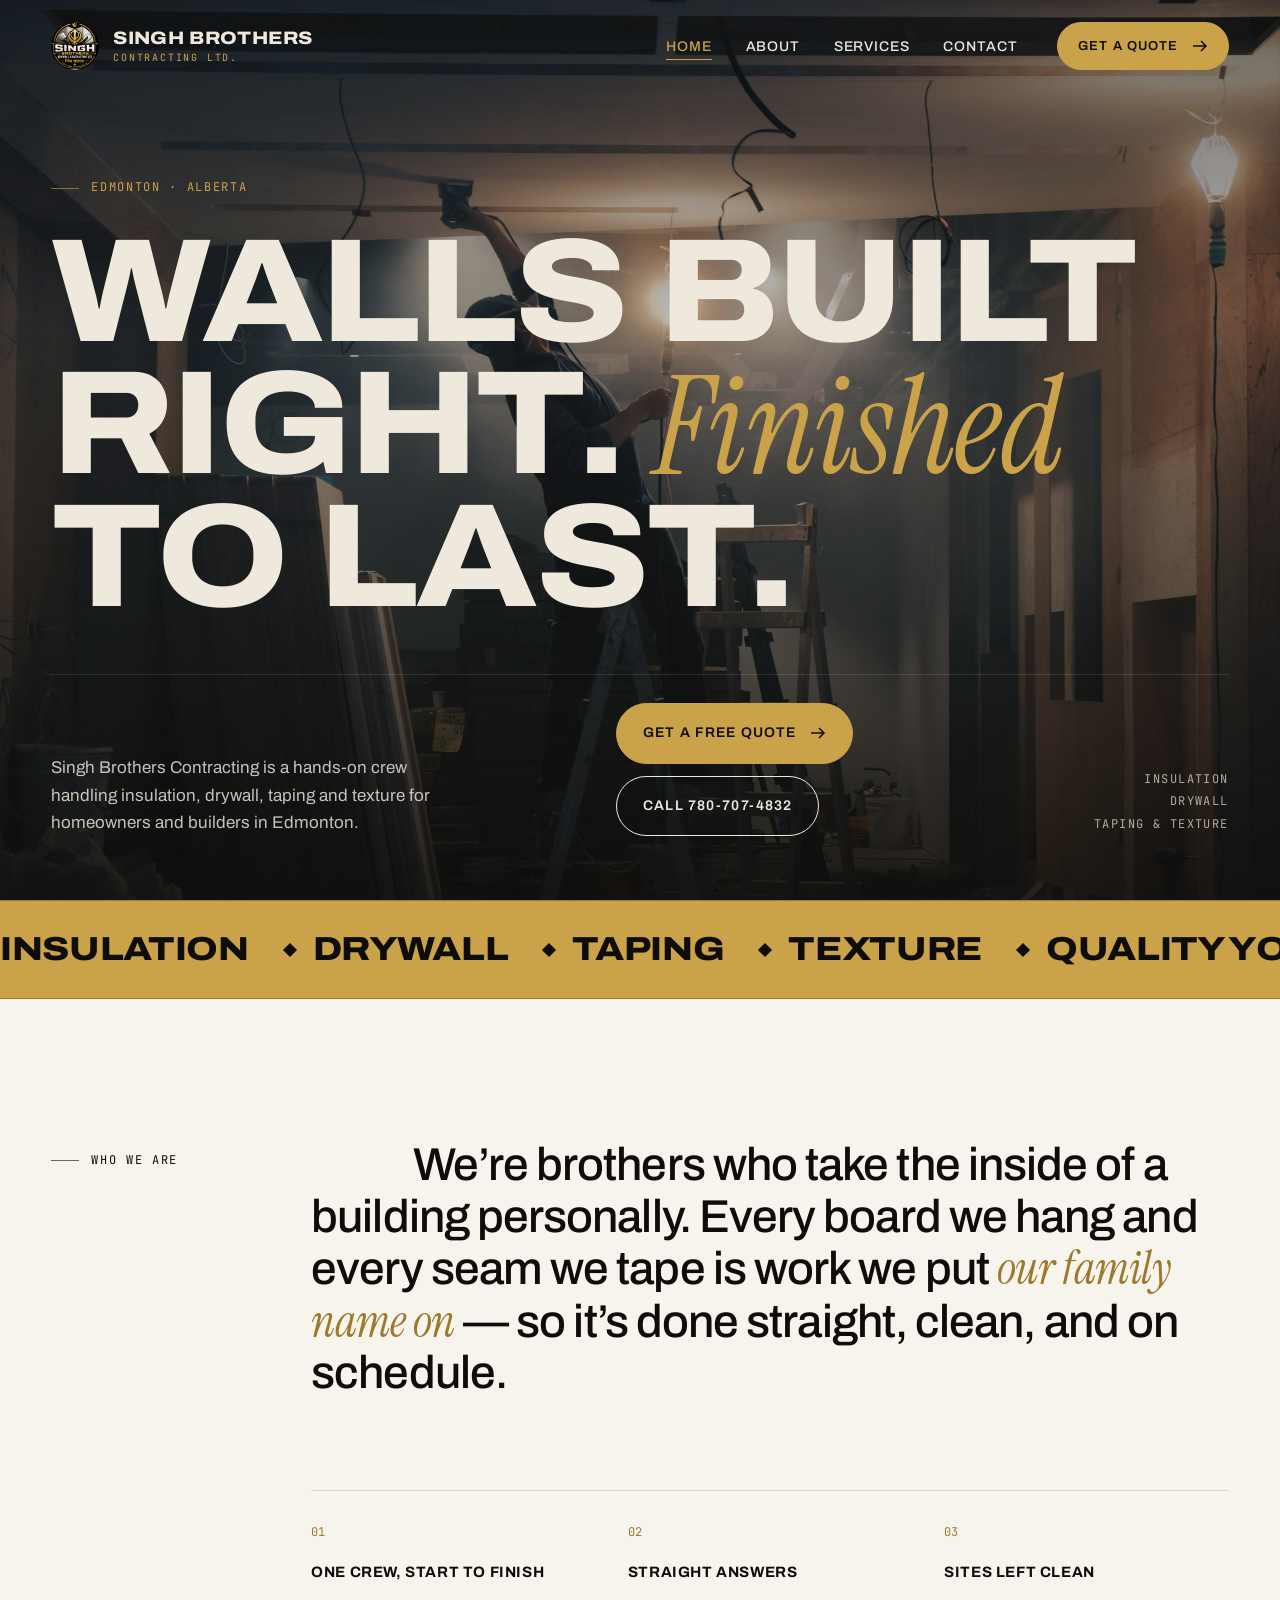
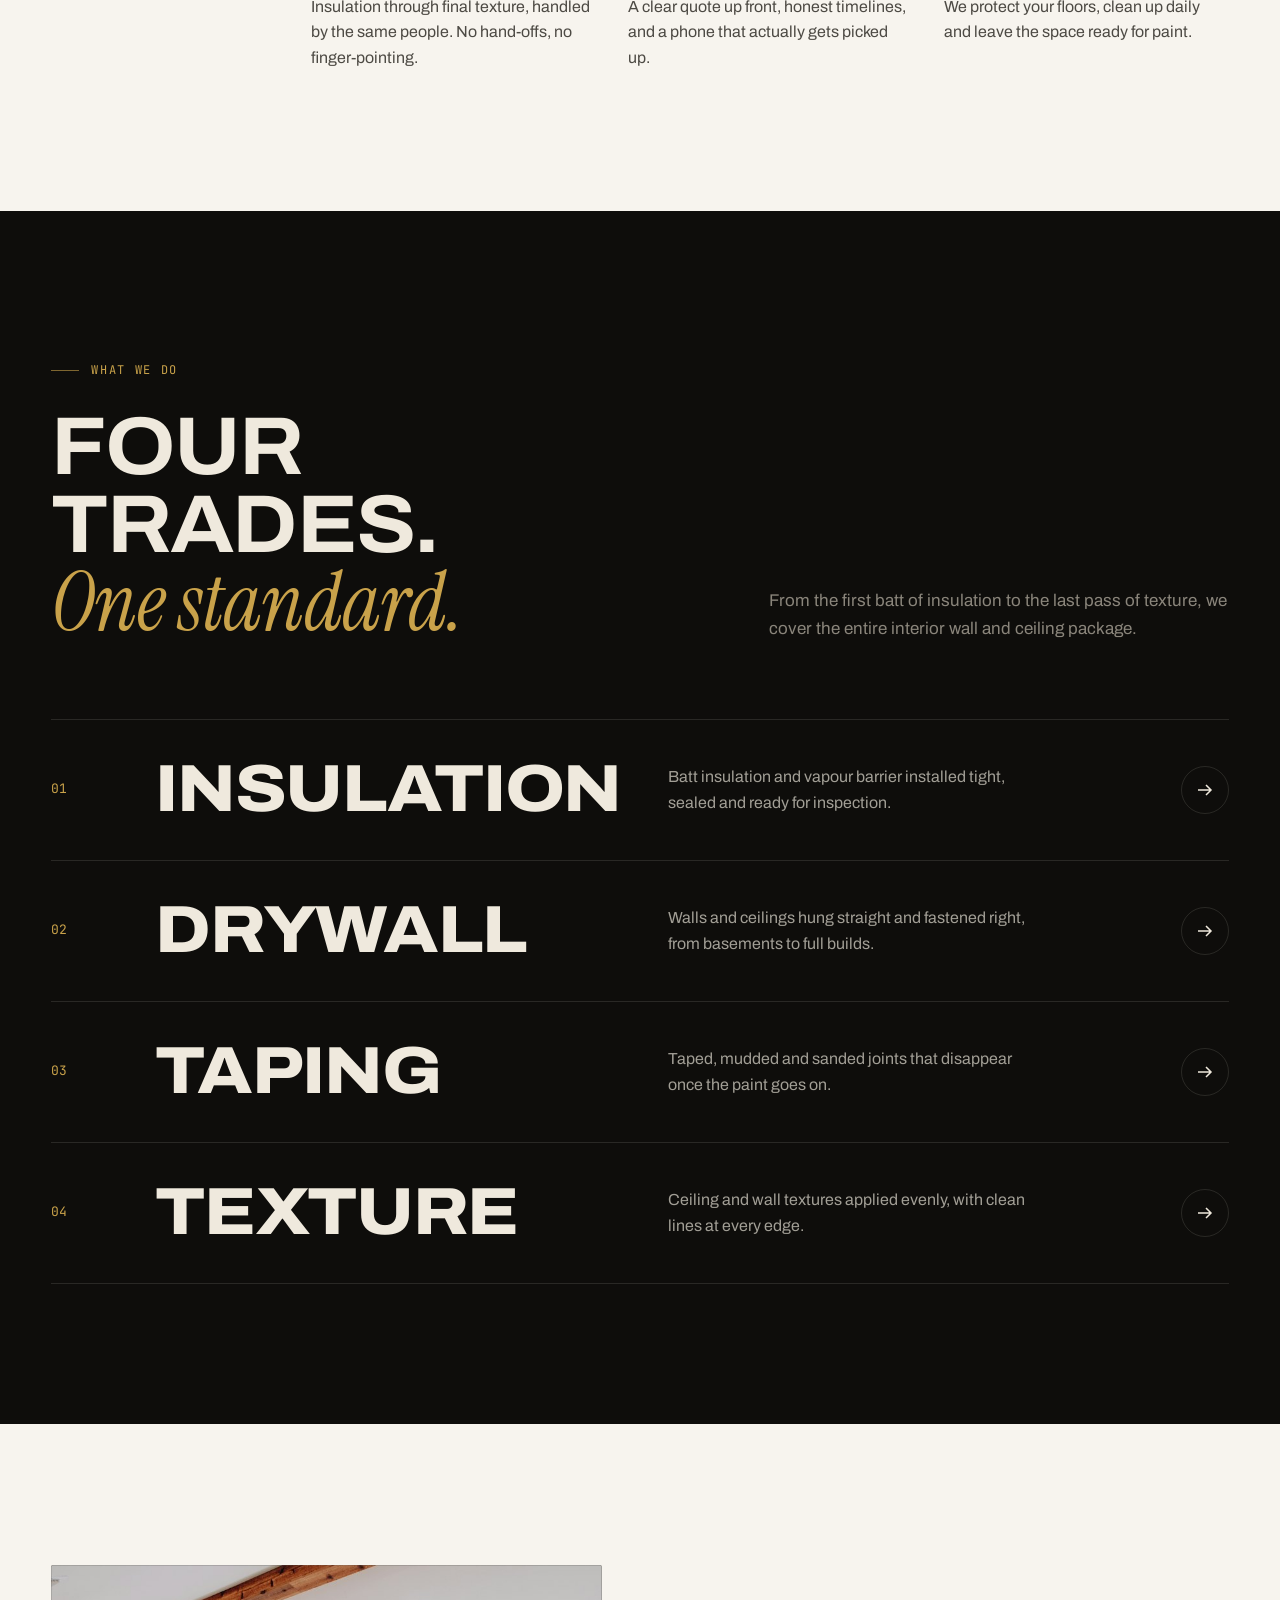
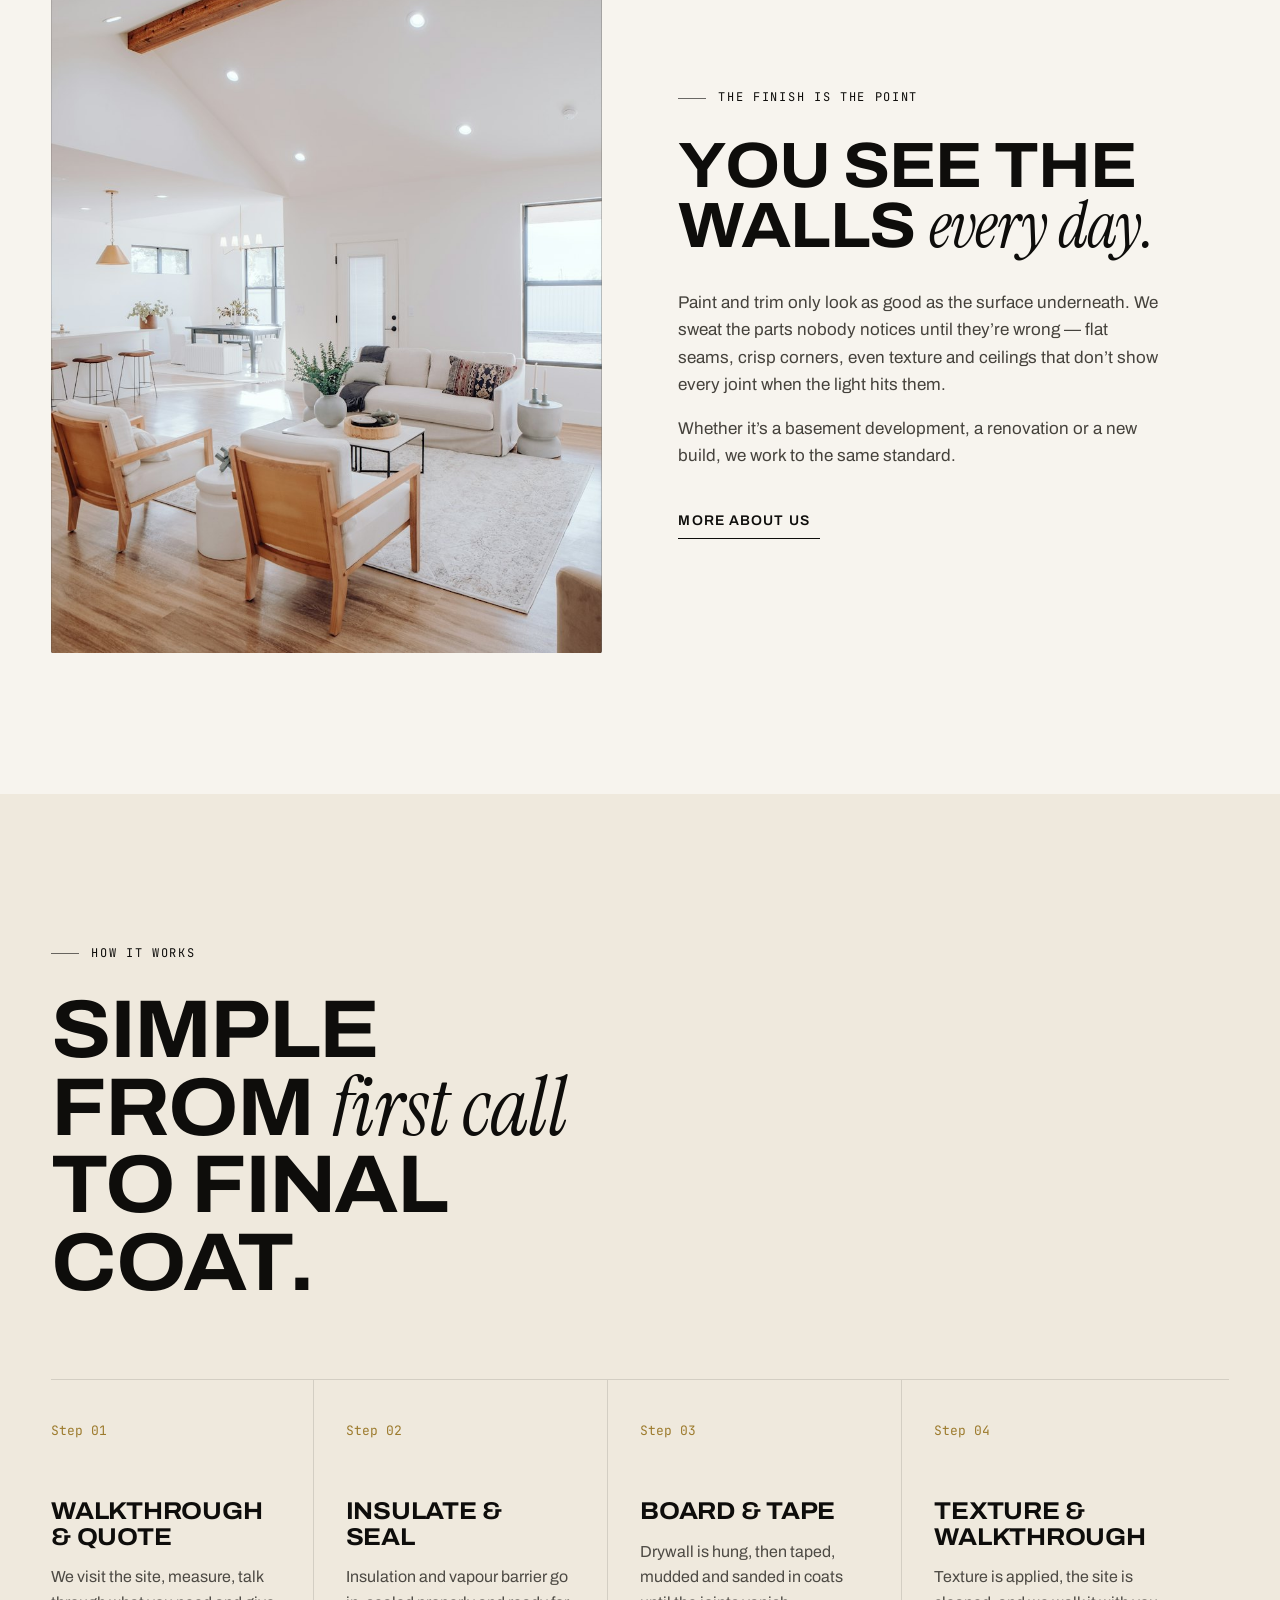
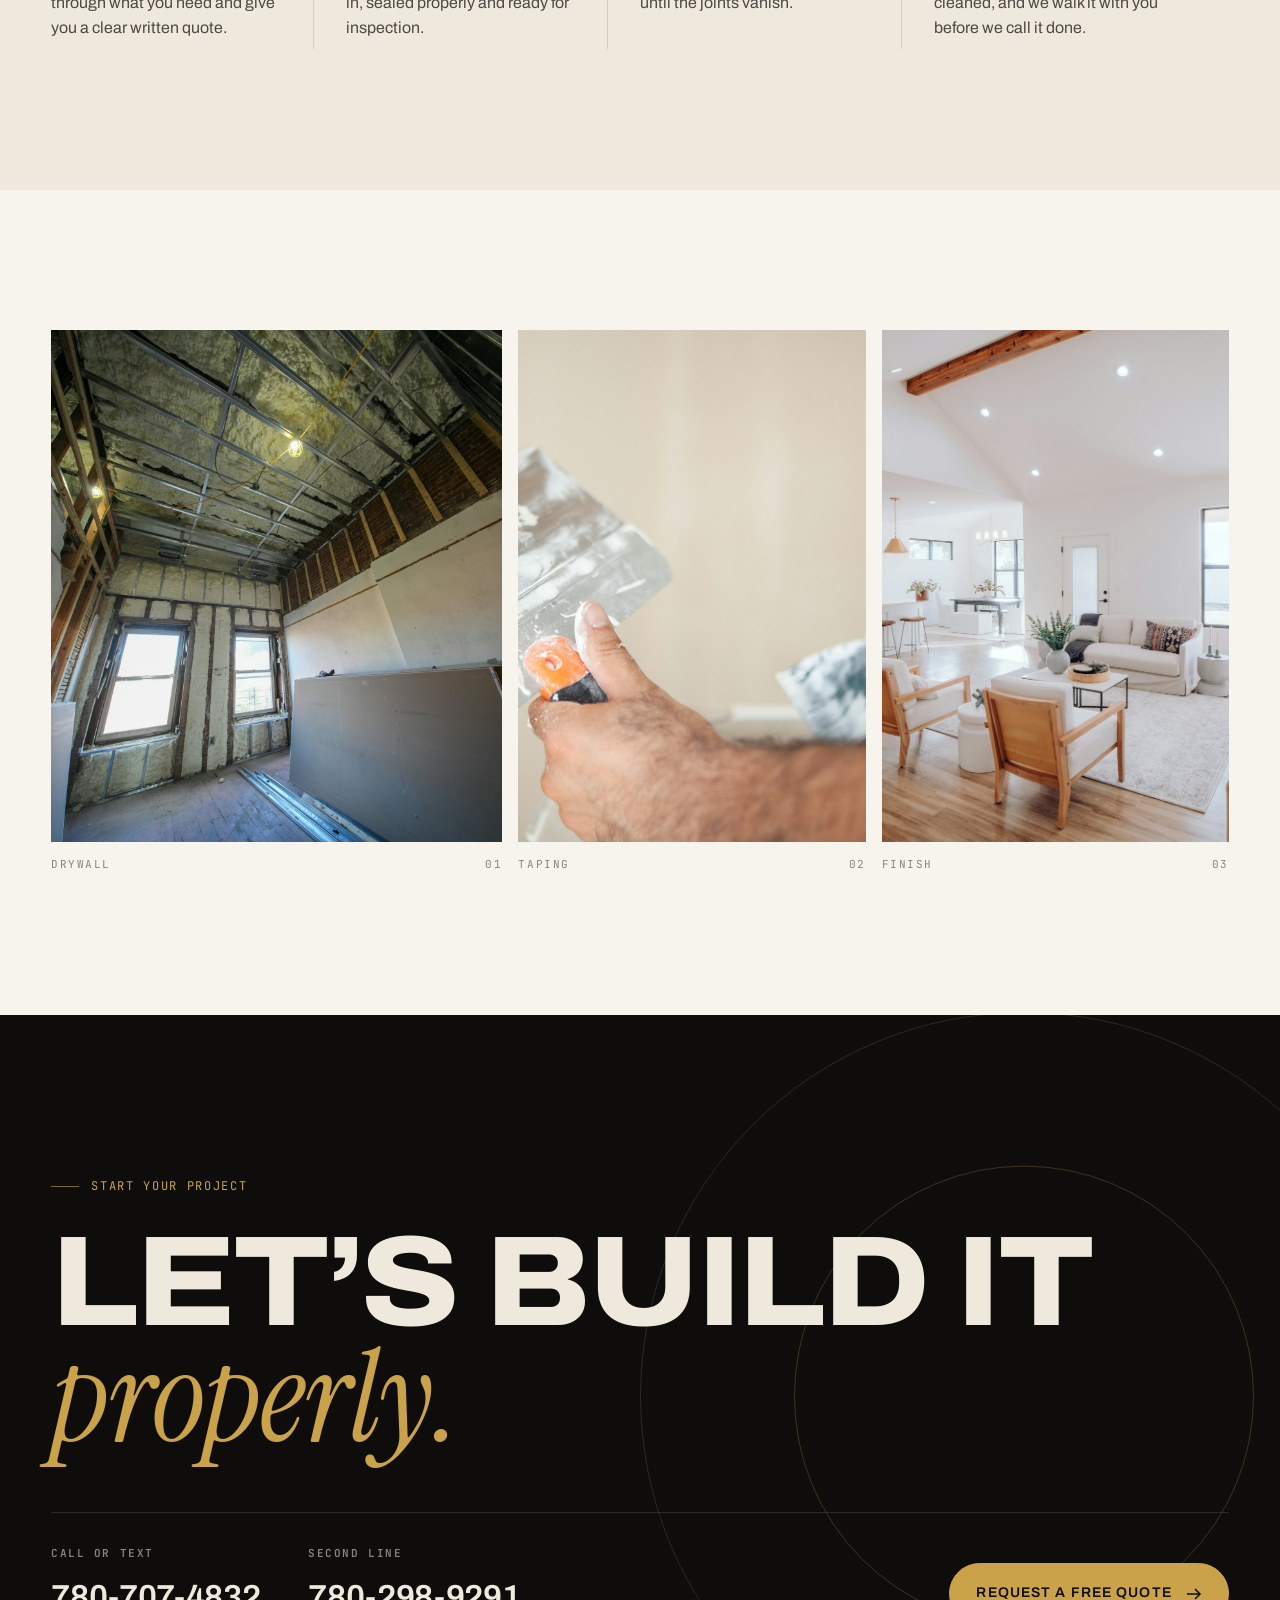
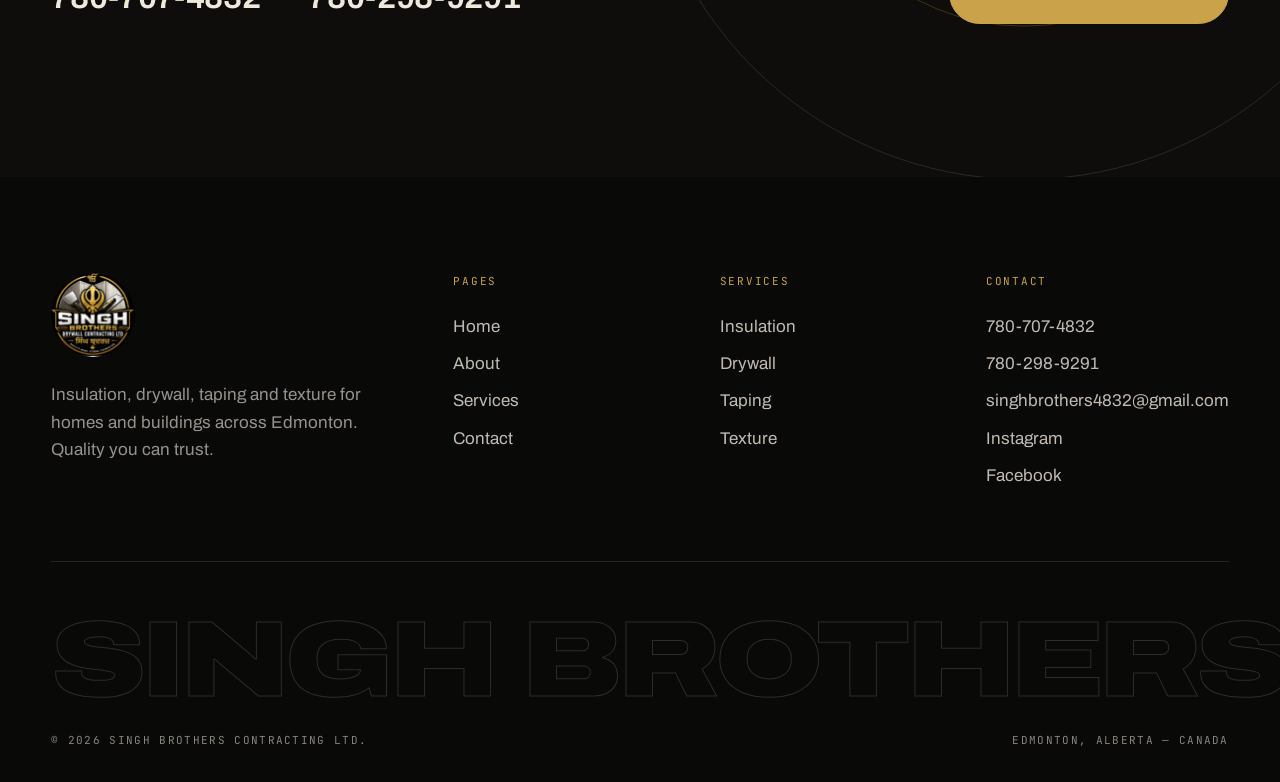
==== commit 7a6327ff: "Update business name to Singh Brothers Contracting Ltd." ====
--- a/index.html
+++ b/index.html
@@ -3,11 +3,11 @@
 <head>
 <meta charset="utf-8">
 <meta name="viewport" content="width=device-width, initial-scale=1">
-<title>Singh Brothers Drywall Contracting Ltd. | Insulation, Drywall, Taping & Texture in Edmonton</title>
-<meta name="description" content="Edmonton drywall contractor for insulation, drywall, taping and texture. Free quotes for homeowners and builders. Call 780-707-4832.">
+<title>Singh Brothers Contracting Ltd. | Insulation, Drywall, Taping & Texture in Edmonton</title>
+<meta name="description" content="Edmonton contractor for insulation, drywall, taping and texture. Free quotes for homeowners and builders. Call 780-707-4832.">
 <meta name="theme-color" content="#0e0d0b">
-<meta property="og:title" content="Singh Brothers Drywall Contracting Ltd. | Insulation, Drywall, Taping & Texture in Edmonton">
-<meta property="og:description" content="Edmonton drywall contractor for insulation, drywall, taping and texture. Free quotes for homeowners and builders. Call 780-707-4832.">
+<meta property="og:title" content="Singh Brothers Contracting Ltd. | Insulation, Drywall, Taping & Texture in Edmonton">
+<meta property="og:description" content="Edmonton contractor for insulation, drywall, taping and texture. Free quotes for homeowners and builders. Call 780-707-4832.">
 <meta property="og:image" content="assets/logo.png">
 <link rel="icon" type="image/png" href="assets/logo.png">
 <link rel="preconnect" href="https://fonts.googleapis.com">
@@ -20,7 +20,7 @@
   <div class="wrap">
     <a class="brand" href="index.html" aria-label="Singh Brothers — home">
       <img src="assets/logo.png" alt="" width="48" height="48">
-      <span class="brand-text"><strong>Singh Brothers</strong><span>Drywall Contracting Ltd.</span></span>
+      <span class="brand-text"><strong>Singh Brothers</strong><span>Contracting Ltd.</span></span>
     </a>
     <nav class="nav" aria-label="Main">
       <ul><li><a href="index.html" aria-current="page">Home</a></li><li><a href="about.html">About</a></li><li><a href="services.html">Services</a></li><li><a href="contact.html">Contact</a></li></ul>
@@ -49,7 +49,7 @@
       <span class="split-line"><span>to last.</span></span>
     </h1>
     <div class="hero-bottom">
-      <p>Singh Brothers Drywall Contracting is a hands-on crew handling insulation, drywall, taping and texture for homeowners and builders in Edmonton.</p>
+      <p>Singh Brothers Contracting is a hands-on crew handling insulation, drywall, taping and texture for homeowners and builders in Edmonton.</p>
       <div class="hero-actions">
         <a class="btn btn--gold" href="contact.html">Get a free quote <svg viewBox="0 0 16 16" fill="none" aria-hidden="true"><path d="M1 8h13M9 3l5 5-5 5" stroke="currentColor" stroke-width="1.5"/></svg></a>
         <a class="btn btn--ghost" href="tel:+17807074832">Call 780-707-4832</a>
@@ -165,7 +165,7 @@
   <div class="wrap">
     <div class="footer-top">
       <div class="footer-brand">
-        <img src="assets/logo.png" alt="Singh Brothers Drywall Contracting Ltd. logo" loading="lazy">
+        <img src="assets/logo.png" alt="Singh Brothers Contracting Ltd. logo" loading="lazy">
         <p>Insulation, drywall, taping and texture for homes and buildings across Edmonton. Quality you can trust.</p>
       </div>
       <div>
@@ -194,7 +194,7 @@
     </div>
     <div class="footer-word" aria-hidden="true">Singh Brothers</div>
     <div class="footer-bottom">
-      <span>&copy; <span data-year>2026</span> Singh Brothers Drywall Contracting Ltd.</span>
+      <span>&copy; <span data-year>2026</span> Singh Brothers Contracting Ltd.</span>
       <span>Edmonton, Alberta &mdash; Canada</span>
     </div>
   </div>
--- a/assets/style.css
+++ b/assets/style.css
@@ -1,4 +1,4 @@
-/* Singh Brothers Drywall Contracting Ltd. */
+/* Singh Brothers Contracting Ltd. */
 
 :root {
   --ink: #0e0d0b;
